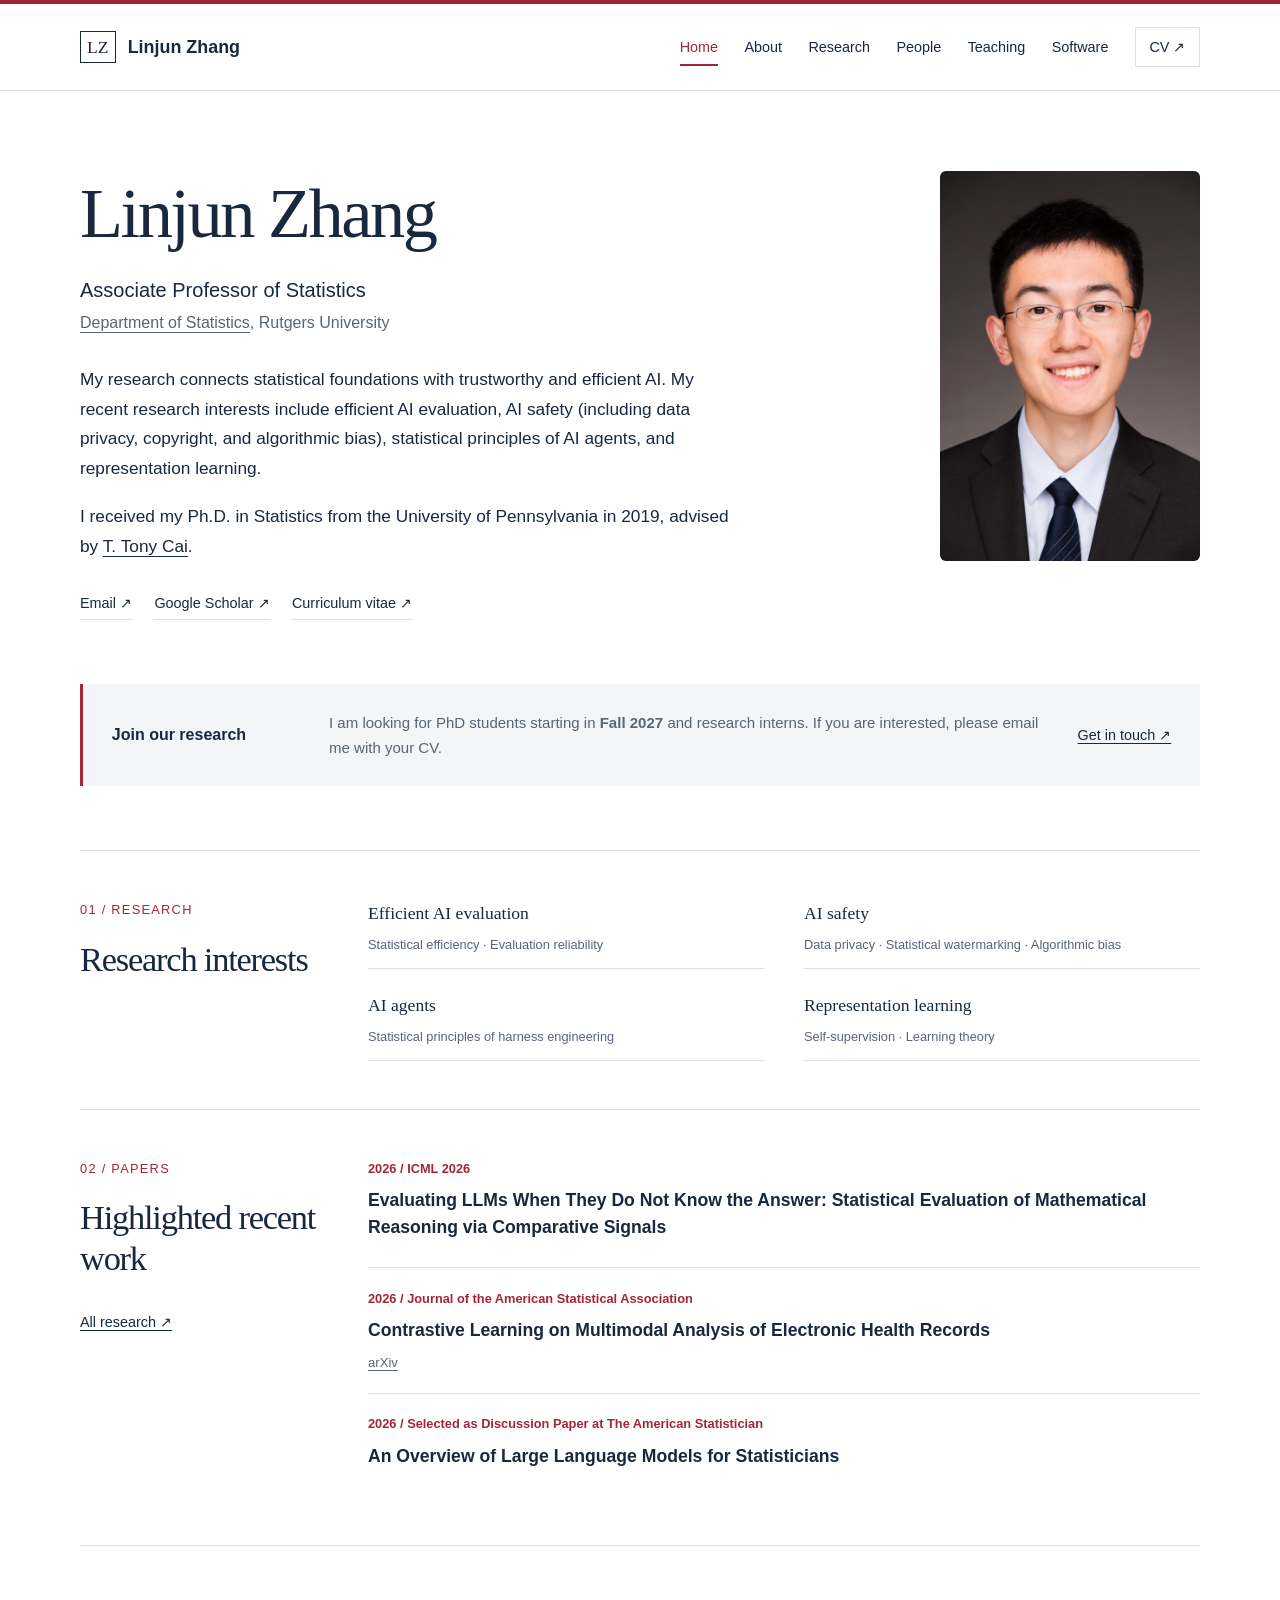
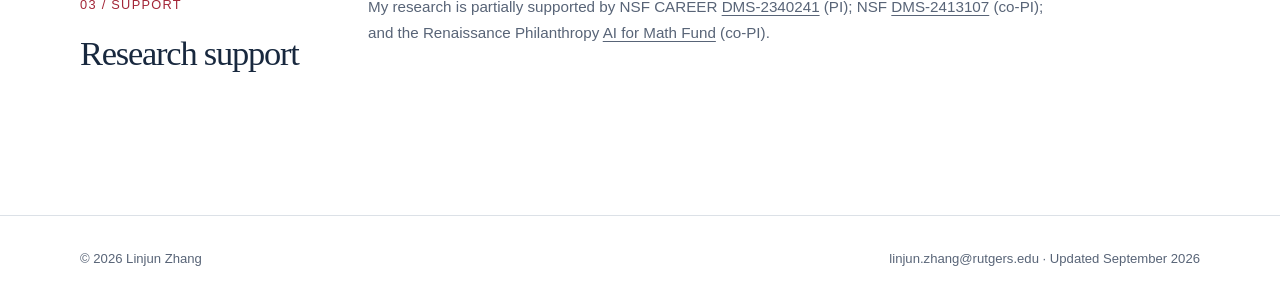
==== index.html @ 8ea5ffb5 "Simplify copyright footer across all pages" ====
<!doctype html>
<html lang="en">
<head>
  <meta charset="utf-8">
  <meta name="viewport" content="width=device-width, initial-scale=1">
  <title>Linjun Zhang | Statistics · Rutgers University</title>
  <meta name="description" content="Linjun Zhang, Associate Professor of Statistics at Rutgers University. Statistical foundations for trustworthy and efficient AI: evaluation, safety, agents, and representation learning.">
  <link rel="canonical" href="https://linjunz.github.io/">
  <link rel="icon" href="icon.jpg" type="image/jpeg">
  <link rel="stylesheet" href="assets/site.css?v=portrait-2">
  <script src="assets/site.js" defer></script>
</head>
<body data-page="Home">
<a class="skip-link" href="#main">Skip to content</a>
<header class="site-header"><div class="wrap header-inner">
  <a class="brand" href="index.html"><span class="monogram" aria-hidden="true">LZ</span>Linjun Zhang</a>
  <button class="menu-toggle" type="button" aria-controls="primary-navigation" aria-expanded="false" hidden>Menu</button>
  <nav class="nav" id="primary-navigation" aria-label="Main navigation"><a href="index.html" aria-current="page">Home</a><a href="About.html">About</a><a href="Research.html">Research</a><a href="People.html">People</a><a href="Teaching.html">Teaching</a><a href="Software.html">Software</a><a href="https://www.dropbox.com/s/jrlijhclnd26m2x/CV_Linjun_Zhang.pdf?dl=0" class="cv-link">CV ↗</a></nav>
</div></header>
<main id="main" class="wrap"><section class="home-hero" aria-labelledby="name">
<div class="hero-copy">
<h1 id="name">Linjun Zhang</h1>
<p class="position">Associate Professor of Statistics<span><a href="https://statistics.rutgers.edu/">Department of Statistics</a>, Rutgers University</span></p>
<p class="intro">My research connects statistical foundations with trustworthy and efficient AI. My recent research interests include efficient AI evaluation, AI safety (including data privacy, copyright, and algorithmic bias), statistical principles of AI agents, and representation learning.</p>
<p class="intro">I received my Ph.D. in Statistics from the University of Pennsylvania in 2019, advised by <a href="http://www-stat.wharton.upenn.edu/~tcai/">T. Tony Cai</a>.</p>
<div class="contact-links"><a href="mailto:linjun.zhang@rutgers.edu">Email ↗</a><a href="https://scholar.google.com/citations?user=TUAzs3sAAAAJ&amp;hl=en&amp;sortby=pubdate">Google Scholar ↗</a><a href="https://www.dropbox.com/s/jrlijhclnd26m2x/CV_Linjun_Zhang.pdf?dl=0">Curriculum vitae ↗</a></div></div>
<figure class="portrait"><img src="assets/portrait-natural.jpg" width="600" height="900" alt="Portrait of Linjun Zhang" fetchpriority="high"></figure>
</section><aside class="opportunity" aria-label="Research opportunities"><h2>Join our research</h2><p>I am looking for PhD students starting in <strong>Fall 2027</strong> and research interns. If you are interested, please email me with your CV.</p><a href="mailto:linjun.zhang@rutgers.edu">Get in touch ↗</a></aside>
<section class="split-section" aria-labelledby="interests"><div><span class="section-number">01 / RESEARCH</span><h2 id="interests">Research interests</h2></div><div class="topics">
<div class="topic">Efficient AI evaluation<span>Statistical efficiency · Evaluation reliability</span></div><div class="topic">AI safety<span>Data privacy · Statistical watermarking · Algorithmic bias</span></div><div class="topic">AI agents<span>Statistical principles of harness engineering</span></div><div class="topic">Representation learning<span>Self-supervision · Learning theory</span></div>
</div></section>
<section class="split-section" aria-labelledby="recent"><div><span class="section-number">02 / PAPERS</span><h2 id="recent">Highlighted recent work</h2><a href="Research.html" class="link-arrow">All research ↗</a></div><ul class="paper-list home-recent"><li class="paper"><div class="paper-meta">2026 <span aria-hidden="true">/</span> ICML 2026</div><h3><a href="https://arxiv.org/abs/2602.03061">Evaluating LLMs When They Do Not Know the Answer: Statistical Evaluation of Mathematical Reasoning via Comparative Signals</a></h3></li><li class="paper"><div class="paper-meta">2026 <span aria-hidden="true">/</span> Journal of the American Statistical Association</div><h3><a href="https://www.tandfonline.com/doi/abs/10.1080/01621459.2026.2698136">Contrastive Learning on Multimodal Analysis of Electronic Health Records</a></h3><div class="paper-links"><a href="https://arxiv.org/abs/2403.14926">arXiv</a></div></li><li class="paper"><div class="paper-meta">2026 <span aria-hidden="true">/</span> Selected as Discussion Paper at <strong>The American Statistician</strong></div><h3><a href="https://arxiv.org/abs/2502.17814">An Overview of Large Language Models for Statisticians</a></h3></li></ul></section>
<section class="split-section" aria-labelledby="support"><div><span class="section-number">03 / SUPPORT</span><h2 id="support">Research support</h2></div><p class="funding">My research is partially supported by NSF CAREER <a href="https://www.nsf.gov/awardsearch/showAward?AWD_ID=2340241">DMS-2340241</a> (PI); NSF <a href="https://www.nsf.gov/awardsearch/showAward?AWD_ID=2413107">DMS-2413107</a> (co-PI); and the Renaissance Philanthropy <a href="https://www.renaissancephilanthropy.org/crowdsourcing-and-reinventing-the-next-generation-of-dynamic-and-scalable-math-benchmarks">AI for Math Fund</a> (co-PI).</p></section></main>
<footer class="site-footer"><div class="wrap footer-inner"><span>© 2026 Linjun Zhang</span><span><a href="mailto:linjun.zhang@rutgers.edu">linjun.zhang@rutgers.edu</a> · Updated September 2026</span></div></footer>
</body>
</html>
---- assets/site.css ----
:root{--ink:#18283e;--muted:#586477;--accent:#a32638;--line:#dce1e7;--paper:#fff;--wash:#f3f5f8;--serif:Georgia,'Times New Roman',serif;--sans:-apple-system,BlinkMacSystemFont,'Segoe UI',sans-serif}
*{box-sizing:border-box}html{scroll-behavior:smooth;scroll-padding-top:6rem}body{margin:0;color:var(--ink);background:var(--paper);font:1rem/1.7 var(--sans);-webkit-font-smoothing:antialiased}a{color:inherit;text-underline-offset:.22em}a:hover{color:var(--accent)}a:focus-visible,button:focus-visible,summary:focus-visible{outline:3px solid var(--accent);outline-offset:5px}img{max-width:100%;display:block}button{font:inherit}h1,h2,h3,p{margin-top:0}h1,h2,h3{line-height:1.2}h1,h2{font-family:var(--serif);font-weight:400;letter-spacing:-.035em}h1{font-size:clamp(2.8rem,5.5vw,4.8rem)}h2{font-size:2.15rem}h3{font-size:1.2rem;font-weight:600}p{margin-bottom:1.2rem}.wrap{width:min(1120px,calc(100% - 6rem));margin-inline:auto}.skip-link{position:fixed;top:-100px;left:1rem;background:var(--ink);color:white;padding:.7rem 1rem;z-index:100}.skip-link:focus{top:1rem}.site-header{border-top:4px solid var(--accent);border-bottom:1px solid var(--line);background:var(--paper)}.header-inner{min-height:86px;display:flex;align-items:center;justify-content:space-between;gap:2rem}.brand{text-decoration:none;display:flex;align-items:center;gap:.75rem;font-weight:650;font-size:1.12rem;white-space:nowrap}.monogram{border:1px solid var(--ink);font:1.1rem var(--serif);padding:.3rem .38rem}.nav{display:flex;gap:1.65rem;align-items:center}.nav a{font-size:.9rem;text-decoration:none;position:relative;padding:1rem 0}.nav a[aria-current=page]{color:var(--accent)}.nav a[aria-current=page]:after{content:'';position:absolute;bottom:.55rem;left:0;right:0;height:2px;background:var(--accent)}.nav .cv-link{border:1px solid var(--line);padding:.4rem .85rem}.menu-toggle{display:none;background:none;border:1px solid var(--line);padding:.4rem .75rem;color:var(--ink)}.eyebrow{font-size:.8rem;letter-spacing:.12em;text-transform:uppercase;color:var(--accent);font-weight:650;margin-bottom:1.4rem}.home-hero{display:grid;grid-template-columns:minmax(0,1fr) 290px;gap:5rem;padding:5rem 0 4rem;align-items:start}.home-hero h1{margin-bottom:1.1rem}.position{font-size:1.25rem;margin-bottom:1.8rem}.position span{display:block;font-size:1rem;color:var(--muted);margin-top:.15rem}.intro{max-width:650px;font-size:1.08rem}.portrait{margin:0;width:100%;max-width:260px;justify-self:end}.portrait img{width:100%;height:auto;aspect-ratio:2/3;object-fit:contain;border-radius:6px}.portrait figcaption{font-size:.82rem;color:var(--muted);margin-top:.9rem;border-top:2px solid var(--accent);padding-top:.8rem}.portrait figcaption span{display:block}.contact-links{display:flex;gap:.65rem 1.4rem;flex-wrap:wrap;margin-top:1.9rem;font-size:.9rem}.contact-links a{text-decoration:none;border-bottom:1px solid var(--line);padding-bottom:.2rem}.opportunity{display:grid;grid-template-columns:190px minmax(0,1fr) auto;gap:1.7rem;align-items:center;background:var(--wash);border-left:3px solid var(--accent);padding:1.6rem 1.8rem;margin-bottom:4rem}.opportunity h2{font:600 1rem var(--sans);letter-spacing:0;margin:0}.opportunity p{margin:0;color:var(--muted);font-size:.94rem}.opportunity a{font-size:.9rem;white-space:nowrap}.split-section{display:grid;grid-template-columns:240px minmax(0,1fr);gap:3rem;padding:3rem 0;border-top:1px solid var(--line)}.split-section>div:first-child p{font-size:.9rem;color:var(--muted)}.section-number{display:block;color:var(--accent);font-size:.8rem;letter-spacing:.1em;margin-bottom:1.1rem}.topics{display:grid;grid-template-columns:1fr 1fr;gap:1.35rem 2.5rem}.topic{font-size:1.1rem;font-family:var(--serif);padding-bottom:1rem;border-bottom:1px solid var(--line)}.topic span{font: .8rem var(--sans);color:var(--muted);display:block;margin-top:.5rem}.funding{color:var(--muted);font-size:.95rem;max-width:700px}.site-footer{margin-top:4rem;border-top:1px solid var(--line);padding:2rem 0;color:var(--muted);font-size:.82rem}.footer-inner{display:flex;justify-content:space-between;gap:1rem;flex-wrap:wrap}.site-footer a{text-decoration:none}.page-intro{padding:4.5rem 0 2.8rem;border-bottom:1px solid var(--line);margin-bottom:2.5rem}.page-intro h1{margin-bottom:1rem}.page-intro p:last-child{margin:0;max-width:780px;color:var(--muted)}.page-intro .eyebrow{color:var(--accent)}.page-layout{display:grid;grid-template-columns:210px minmax(0,1fr);gap:3rem}.page-nav{align-self:start;position:sticky;top:2rem;font-size:.9rem}.page-nav a{display:block;text-decoration:none;color:var(--muted);padding:.45rem 0}.page-nav a:hover{color:var(--accent)}.page-nav strong{display:block;margin-bottom:.8rem;font-size:.78rem;letter-spacing:.08em;text-transform:uppercase}.content-section{margin-bottom:3rem;scroll-margin-top:2rem}.content-section h2{font-size:1.9rem;margin-bottom:1.7rem}.paper-list,.person-list,.course-list,.plain-list{list-style:none;padding:0;margin:0}.paper{border-top:1px solid var(--line);padding:1.5rem 0}.paper:first-child{border-top:0;padding-top:0}.paper h3{font-size:1.13rem;line-height:1.5;margin:.5rem 0}.paper h3 a{text-decoration:none}.paper h3 a:hover{text-decoration:underline}.paper-meta{font-size:.8rem;color:var(--accent);font-weight:600}.authors{font-size:.9rem;color:var(--muted);margin:0}.authors strong{color:var(--ink);font-weight:600}.paper-links{display:flex;gap:1rem;margin-top:.5rem;font-size:.82rem}.paper-links a{color:var(--muted)}.person-list li,.course-list li{padding:1.3rem 0;border-top:1px solid var(--line)}.person-list li:first-child,.course-list li:first-child{border-top:0;padding-top:0}.person-list h3{margin:0 0 .45rem}.person-list p{margin:.2rem 0;color:var(--muted);font-size:.94rem}.people-grid{display:grid;grid-template-columns:1fr 1fr;gap:1.2rem 2rem}.people-grid .person{padding:1.1rem 0;border-bottom:1px solid var(--line)}.people-grid h3{margin-bottom:.3rem}.people-grid p{color:var(--muted);font-size:.9rem;margin:0}.course{display:grid;grid-template-columns:110px minmax(0,1fr);gap:1.5rem}.course time{font-size:.85rem;color:var(--muted)}.course h3{margin-bottom:.35rem}.course p{margin:0;color:var(--muted);font-size:.94rem}.course-code{font-size:.8rem;color:var(--accent);font-weight:600}.software-grid{display:grid;grid-template-columns:1fr 1fr;gap:0 3rem}.software{padding:1.8rem 0;border-top:1px solid var(--line)}.software h2{font-size:1.8rem;margin:.8rem 0}.software p{color:var(--muted);font-size:.96rem;min-height:3.2rem}.software .language{color:var(--accent);font-size:.8rem}.software-links{display:flex;gap:1.2rem;font-size:.88rem}.prose{max-width:760px}.timeline-entry{padding-bottom:1.8rem}.timeline-entry h3{margin-bottom:.5rem}.timeline-entry p{color:var(--muted);margin-bottom:.4rem}.timeline-entry time{font-size:.85rem;color:var(--accent)}.small-note{font-size:.82rem;color:var(--muted)}.link-arrow{font-size:.9rem}.home-recent .paper h3{font-size:1.1rem}.home-recent .paper{padding:1.2rem 0}.home-recent .paper:first-child{padding-top:0}
@media(min-width:801px){.nav{display:flex!important}}
@media(max-width:1000px){.wrap{width:calc(100% - 3.5rem)}.nav{gap:1rem}.home-hero{gap:2.5rem;grid-template-columns:minmax(0,1fr) 240px}.portrait{max-width:240px}.opportunity{grid-template-columns:150px minmax(0,1fr)}.opportunity>a{grid-column:2}.split-section{grid-template-columns:190px minmax(0,1fr);gap:2rem}.page-layout{grid-template-columns:170px minmax(0,1fr);gap:2rem}}
@media(max-width:800px){.header-inner{flex-wrap:wrap;gap:0;min-height:76px;padding:1.1rem 0}.menu-toggle:not([hidden]){display:block}.nav{width:100%;flex-wrap:wrap;gap:.2rem 1.5rem;padding-top:1rem}.nav[hidden]{display:none}.nav a{padding:.6rem 0}.home-hero{padding-top:3rem;grid-template-columns:minmax(0,1fr) 190px;gap:2rem}.portrait{max-width:190px}.page-layout{display:block}.page-nav{position:static;display:flex;flex-wrap:wrap;gap:.25rem 1.2rem;border-bottom:1px solid var(--line);padding-bottom:1.5rem;margin-bottom:2.5rem}.page-nav strong{width:100%}.page-nav a{padding:.2rem 0}.page-intro{padding-top:3rem}.opportunity{margin-bottom:2.5rem}.split-section{grid-template-columns:1fr;gap:1rem}.split-section>div:first-child{display:flex;align-items:baseline;gap:1rem;flex-wrap:wrap}.section-number{margin:0}.split-section>div:first-child h2{margin-bottom:1rem}.split-section>div:first-child p{width:100%}}
@media(max-width:580px){.wrap{width:calc(100% - 2.5rem)}.home-hero{grid-template-columns:1fr;padding:2.5rem 0;gap:1.8rem}.hero-copy{order:1}.portrait{display:flex;gap:1rem;align-items:center;max-width:none;justify-self:start}.portrait img{width:100px;height:auto;flex:none}.portrait figcaption{margin:0;padding:.6rem 0;border-top:0;font-size:.85rem}.home-hero h1{font-size:3.2rem}.home-hero .eyebrow{margin-bottom:1rem}.intro{font-size:1rem}.position{font-size:1.08rem}.opportunity{display:block;padding:1.4rem}.opportunity h2{margin-bottom:.8rem}.opportunity p{margin-bottom:1rem}.topics,.people-grid,.software-grid{grid-template-columns:1fr}.topic{font-size:1.15rem}.page-intro{padding:2.5rem 0 2rem}.page-intro h1{font-size:3rem}.course{grid-template-columns:1fr;gap:.4rem}.split-section{padding:2rem 0}.site-footer{margin-top:2rem}.footer-inner{display:block}.footer-inner>span{display:block;margin-bottom:.5rem}}
@media(prefers-reduced-motion:reduce){html{scroll-behavior:auto}}
@media print{.site-header,.page-nav,.menu-toggle,.skip-link{display:none}.wrap{width:100%}.home-hero{padding:1rem 0}.page-layout{display:block}a{text-decoration:none}.paper,.person{break-inside:avoid}.site-footer{margin-top:1rem}}
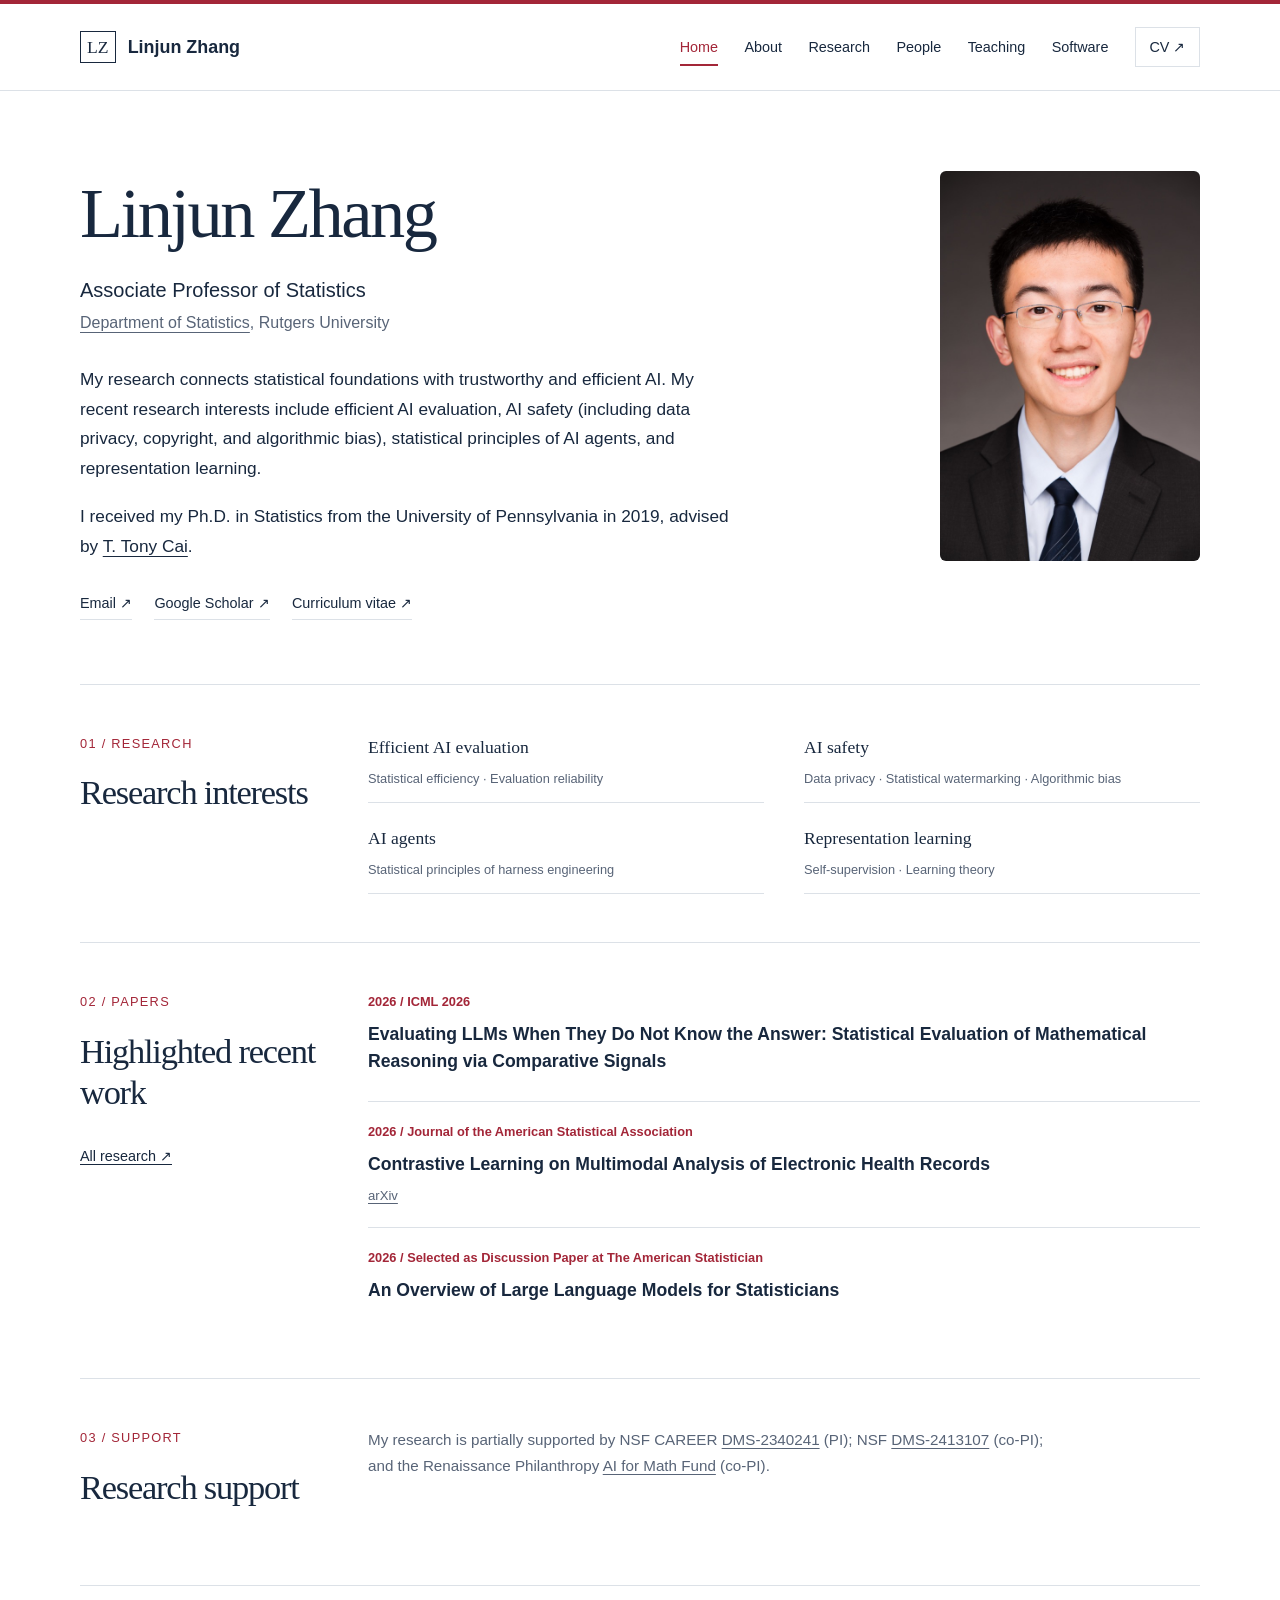
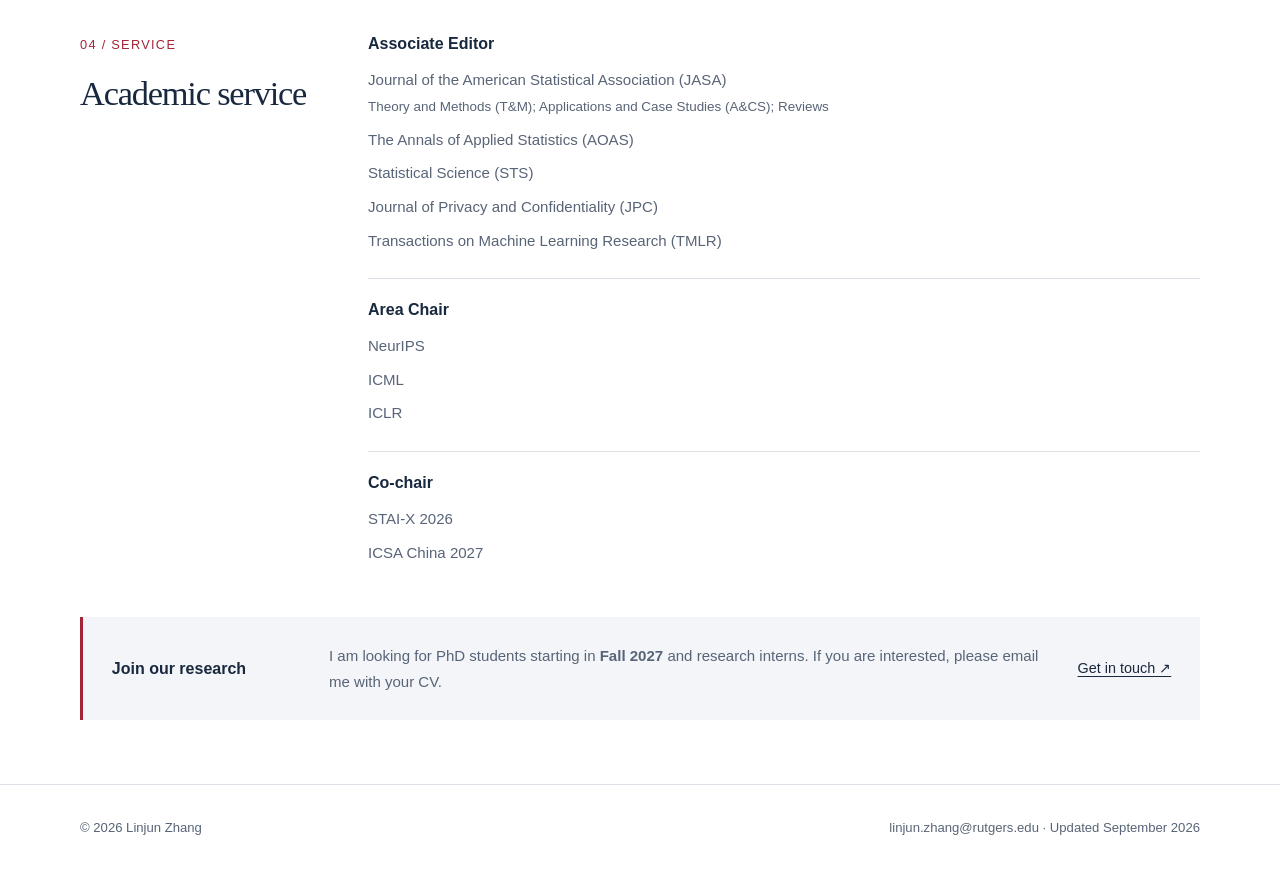
==== commit b52eb4b1: "Add academic service and move homepage recruitment to the bottom" ====
--- a/index.html
+++ b/index.html
@@ -7,7 +7,7 @@
   <meta name="description" content="Linjun Zhang, Associate Professor of Statistics at Rutgers University. Statistical foundations for trustworthy and efficient AI: evaluation, safety, agents, and representation learning.">
   <link rel="canonical" href="https://linjunz.github.io/">
   <link rel="icon" href="icon.jpg" type="image/jpeg">
-  <link rel="stylesheet" href="assets/site.css?v=portrait-2">
+  <link rel="stylesheet" href="assets/site.css?v=service-1">
   <script src="assets/site.js" defer></script>
 </head>
 <body data-page="Home">
@@ -25,12 +25,14 @@
 <p class="intro">I received my Ph.D. in Statistics from the University of Pennsylvania in 2019, advised by <a href="http://www-stat.wharton.upenn.edu/~tcai/">T. Tony Cai</a>.</p>
 <div class="contact-links"><a href="mailto:linjun.zhang@rutgers.edu">Email ↗</a><a href="https://scholar.google.com/citations?user=TUAzs3sAAAAJ&amp;hl=en&amp;sortby=pubdate">Google Scholar ↗</a><a href="https://www.dropbox.com/s/jrlijhclnd26m2x/CV_Linjun_Zhang.pdf?dl=0">Curriculum vitae ↗</a></div></div>
 <figure class="portrait"><img src="assets/portrait-natural.jpg" width="600" height="900" alt="Portrait of Linjun Zhang" fetchpriority="high"></figure>
-</section><aside class="opportunity" aria-label="Research opportunities"><h2>Join our research</h2><p>I am looking for PhD students starting in <strong>Fall 2027</strong> and research interns. If you are interested, please email me with your CV.</p><a href="mailto:linjun.zhang@rutgers.edu">Get in touch ↗</a></aside>
+</section>
 <section class="split-section" aria-labelledby="interests"><div><span class="section-number">01 / RESEARCH</span><h2 id="interests">Research interests</h2></div><div class="topics">
 <div class="topic">Efficient AI evaluation<span>Statistical efficiency · Evaluation reliability</span></div><div class="topic">AI safety<span>Data privacy · Statistical watermarking · Algorithmic bias</span></div><div class="topic">AI agents<span>Statistical principles of harness engineering</span></div><div class="topic">Representation learning<span>Self-supervision · Learning theory</span></div>
 </div></section>
 <section class="split-section" aria-labelledby="recent"><div><span class="section-number">02 / PAPERS</span><h2 id="recent">Highlighted recent work</h2><a href="Research.html" class="link-arrow">All research ↗</a></div><ul class="paper-list home-recent"><li class="paper"><div class="paper-meta">2026 <span aria-hidden="true">/</span> ICML 2026</div><h3><a href="https://arxiv.org/abs/2602.03061">Evaluating LLMs When They Do Not Know the Answer: Statistical Evaluation of Mathematical Reasoning via Comparative Signals</a></h3></li><li class="paper"><div class="paper-meta">2026 <span aria-hidden="true">/</span> Journal of the American Statistical Association</div><h3><a href="https://www.tandfonline.com/doi/abs/10.1080/01621459.2026.2698136">Contrastive Learning on Multimodal Analysis of Electronic Health Records</a></h3><div class="paper-links"><a href="https://arxiv.org/abs/2403.14926">arXiv</a></div></li><li class="paper"><div class="paper-meta">2026 <span aria-hidden="true">/</span> Selected as Discussion Paper at <strong>The American Statistician</strong></div><h3><a href="https://arxiv.org/abs/2502.17814">An Overview of Large Language Models for Statisticians</a></h3></li></ul></section>
-<section class="split-section" aria-labelledby="support"><div><span class="section-number">03 / SUPPORT</span><h2 id="support">Research support</h2></div><p class="funding">My research is partially supported by NSF CAREER <a href="https://www.nsf.gov/awardsearch/showAward?AWD_ID=2340241">DMS-2340241</a> (PI); NSF <a href="https://www.nsf.gov/awardsearch/showAward?AWD_ID=2413107">DMS-2413107</a> (co-PI); and the Renaissance Philanthropy <a href="https://www.renaissancephilanthropy.org/crowdsourcing-and-reinventing-the-next-generation-of-dynamic-and-scalable-math-benchmarks">AI for Math Fund</a> (co-PI).</p></section></main>
+<section class="split-section" aria-labelledby="support"><div><span class="section-number">03 / SUPPORT</span><h2 id="support">Research support</h2></div><p class="funding">My research is partially supported by NSF CAREER <a href="https://www.nsf.gov/awardsearch/showAward?AWD_ID=2340241">DMS-2340241</a> (PI); NSF <a href="https://www.nsf.gov/awardsearch/showAward?AWD_ID=2413107">DMS-2413107</a> (co-PI); and the Renaissance Philanthropy <a href="https://www.renaissancephilanthropy.org/crowdsourcing-and-reinventing-the-next-generation-of-dynamic-and-scalable-math-benchmarks">AI for Math Fund</a> (co-PI).</p></section>
+<section class="split-section" aria-labelledby="service"><div><span class="section-number">04 / SERVICE</span><h2 id="service">Academic service</h2></div><div class="service-groups"><section class="service-group"><h3>Associate Editor</h3><ul><li><a href="https://www.tandfonline.com/journals/uasa19">Journal of the American Statistical Association (JASA)</a><span class="service-detail">Theory and Methods (T&amp;M); Applications and Case Studies (A&amp;CS); Reviews</span></li><li>The Annals of Applied Statistics (AOAS)</li><li>Statistical Science (STS)</li><li><a href="https://journalprivacyconfidentiality.org/index.php/jpc/about/editorialTeam">Journal of Privacy and Confidentiality (JPC)</a></li><li><a href="https://jmlr.org/tmlr/editorial-board.html">Transactions on Machine Learning Research (TMLR)</a></li></ul></section><section class="service-group"><h3>Area Chair</h3><ul><li>NeurIPS</li><li>ICML</li><li>ICLR</li></ul></section><section class="service-group"><h3>Co-chair</h3><ul><li><a href="https://statsupai.org/STAIX2026/organizers.html">STAI-X 2026</a></li><li>ICSA China 2027</li></ul></section></div></section>
+<aside class="opportunity" aria-label="Research opportunities"><h2>Join our research</h2><p>I am looking for PhD students starting in <strong>Fall 2027</strong> and research interns. If you are interested, please email me with your CV.</p><a href="mailto:linjun.zhang@rutgers.edu">Get in touch ↗</a></aside></main>
 <footer class="site-footer"><div class="wrap footer-inner"><span>© 2026 Linjun Zhang</span><span><a href="mailto:linjun.zhang@rutgers.edu">linjun.zhang@rutgers.edu</a> · Updated September 2026</span></div></footer>
 </body>
 </html>
--- a/assets/site.css
+++ b/assets/site.css
@@ -6,3 +6,5 @@
 @media(max-width:580px){.wrap{width:calc(100% - 2.5rem)}.home-hero{grid-template-columns:1fr;padding:2.5rem 0;gap:1.8rem}.hero-copy{order:1}.portrait{display:flex;gap:1rem;align-items:center;max-width:none;justify-self:start}.portrait img{width:100px;height:auto;flex:none}.portrait figcaption{margin:0;padding:.6rem 0;border-top:0;font-size:.85rem}.home-hero h1{font-size:3.2rem}.home-hero .eyebrow{margin-bottom:1rem}.intro{font-size:1rem}.position{font-size:1.08rem}.opportunity{display:block;padding:1.4rem}.opportunity h2{margin-bottom:.8rem}.opportunity p{margin-bottom:1rem}.topics,.people-grid,.software-grid{grid-template-columns:1fr}.topic{font-size:1.15rem}.page-intro{padding:2.5rem 0 2rem}.page-intro h1{font-size:3rem}.course{grid-template-columns:1fr;gap:.4rem}.split-section{padding:2rem 0}.site-footer{margin-top:2rem}.footer-inner{display:block}.footer-inner>span{display:block;margin-bottom:.5rem}}
 @media(prefers-reduced-motion:reduce){html{scroll-behavior:auto}}
 @media print{.site-header,.page-nav,.menu-toggle,.skip-link{display:none}.wrap{width:100%}.home-hero{padding:1rem 0}.page-layout{display:block}a{text-decoration:none}.paper,.person{break-inside:avoid}.site-footer{margin-top:1rem}}
+
+.service-groups{min-width:0}.service-group+.service-group{border-top:1px solid var(--line);margin-top:1.3rem;padding-top:1.3rem}.service-group h3{font-size:1rem;margin:0 0 .65rem}.service-group ul{list-style:none;margin:0;padding:0}.service-group li{font-size:.94rem;color:var(--muted);padding:.25rem 0;overflow-wrap:anywhere}.service-group a{text-decoration:none}.service-group a:hover{text-decoration:underline}.service-detail{display:block;font-size:.84rem;margin-top:.2rem}
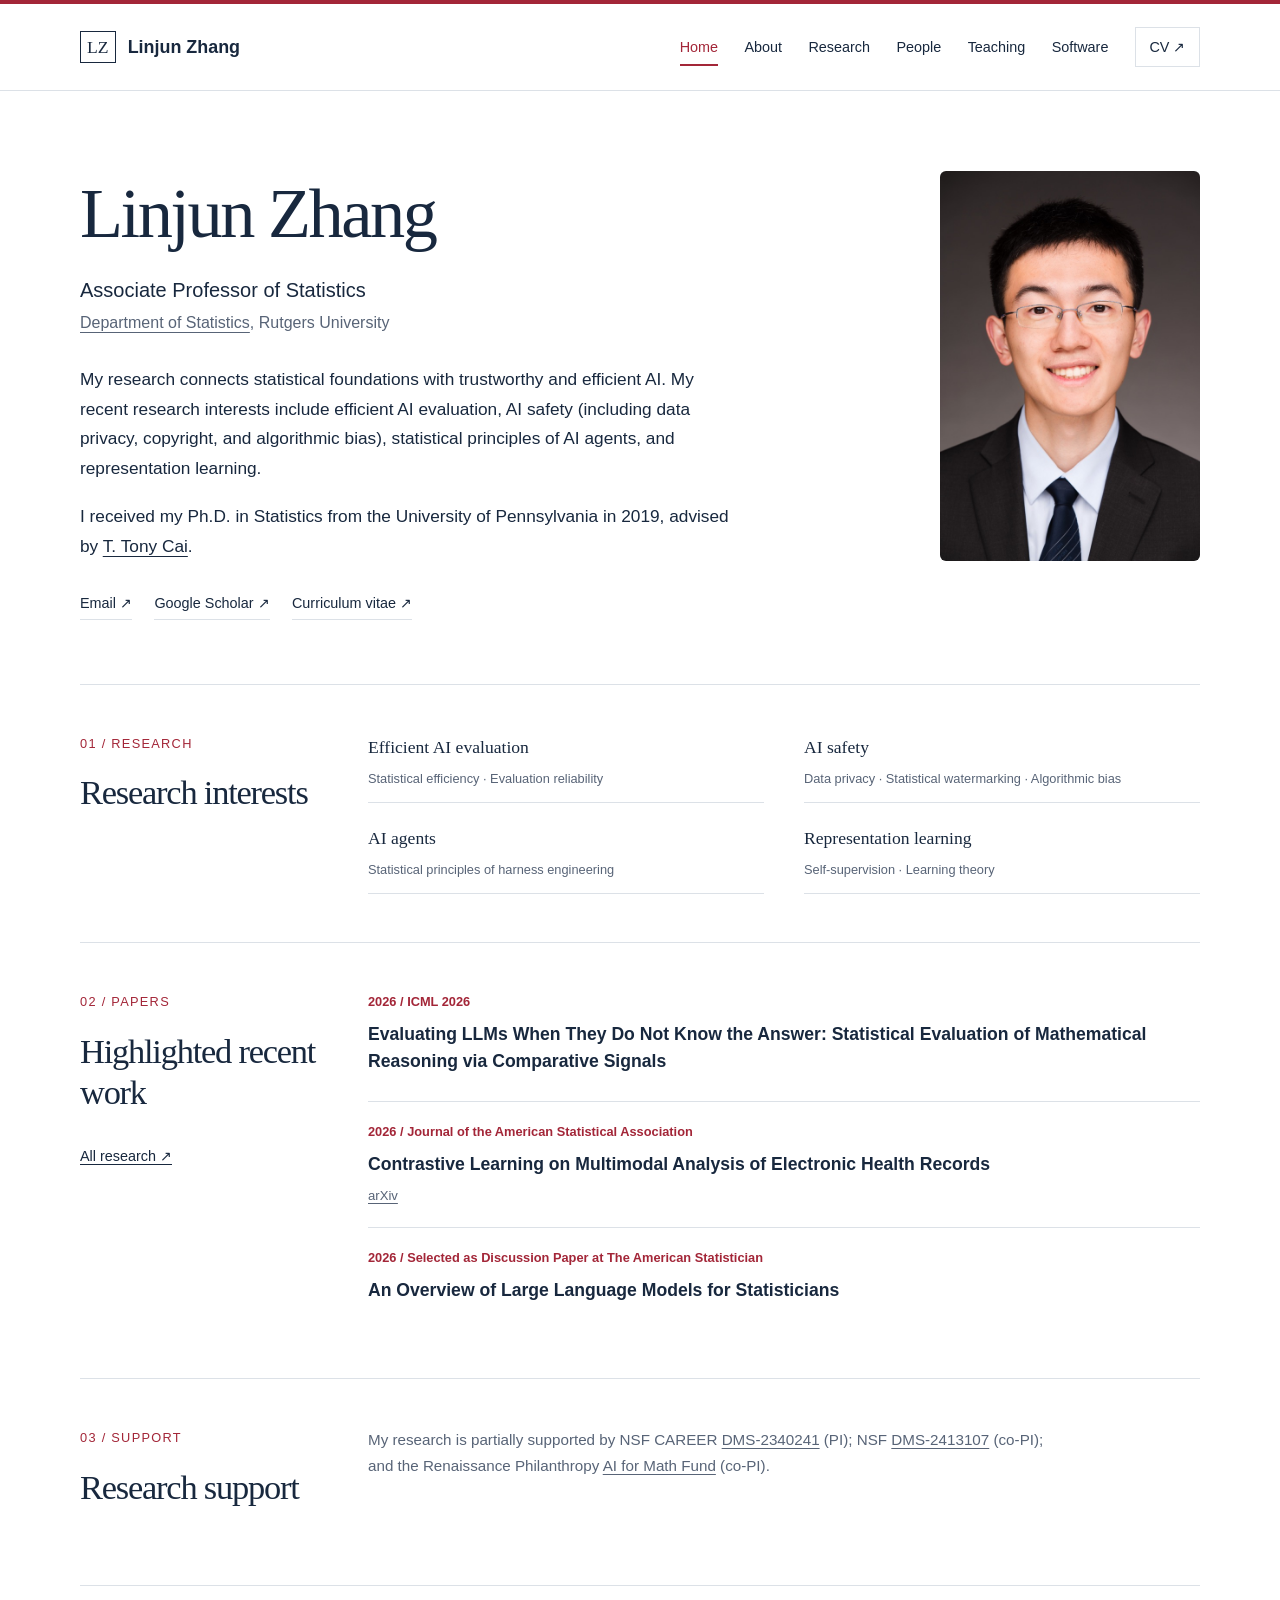
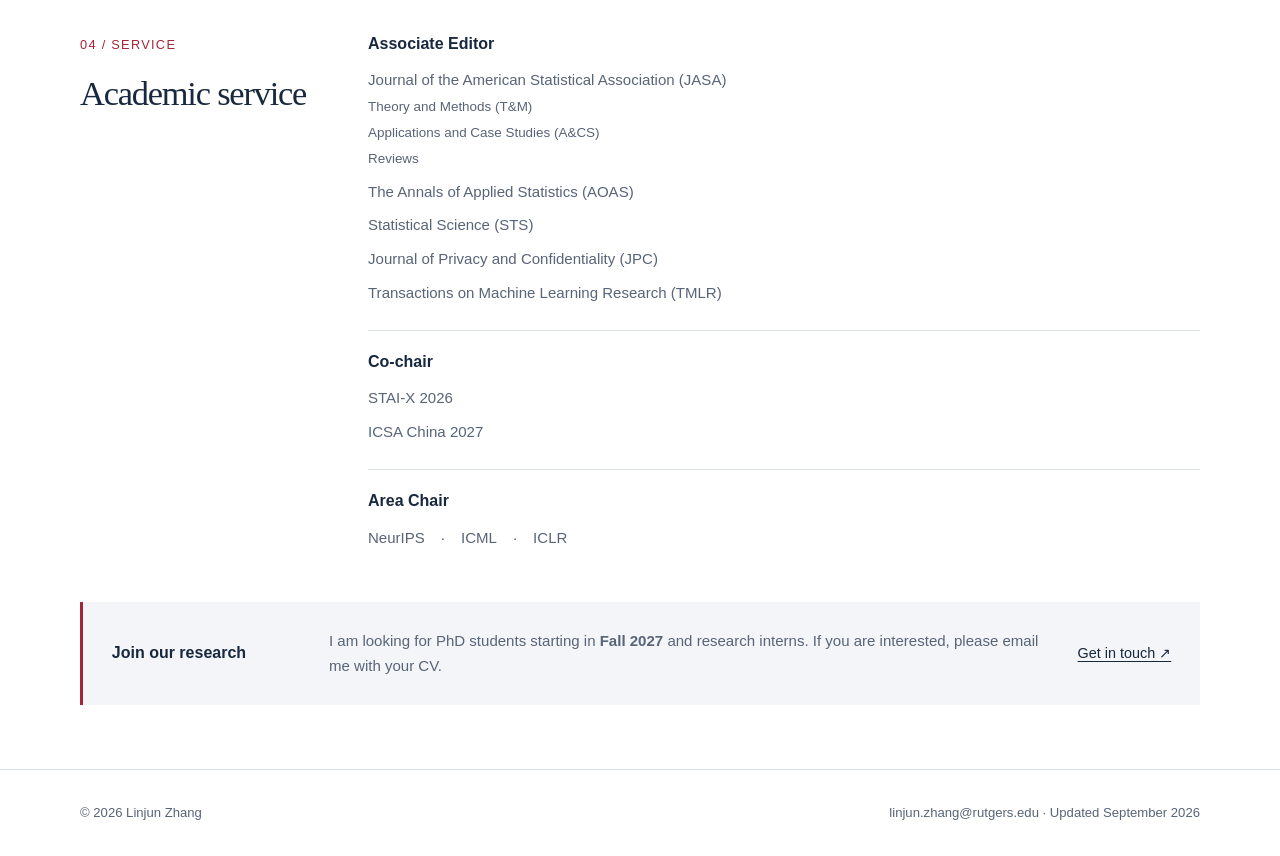
==== commit 2d463f8e: "Refine academic service layout and conference link" ====
--- a/index.html
+++ b/index.html
@@ -7,7 +7,7 @@
   <meta name="description" content="Linjun Zhang, Associate Professor of Statistics at Rutgers University. Statistical foundations for trustworthy and efficient AI: evaluation, safety, agents, and representation learning.">
   <link rel="canonical" href="https://linjunz.github.io/">
   <link rel="icon" href="icon.jpg" type="image/jpeg">
-  <link rel="stylesheet" href="assets/site.css?v=service-1">
+  <link rel="stylesheet" href="assets/site.css?v=service-2">
   <script src="assets/site.js" defer></script>
 </head>
 <body data-page="Home">
@@ -31,7 +31,7 @@
 </div></section>
 <section class="split-section" aria-labelledby="recent"><div><span class="section-number">02 / PAPERS</span><h2 id="recent">Highlighted recent work</h2><a href="Research.html" class="link-arrow">All research ↗</a></div><ul class="paper-list home-recent"><li class="paper"><div class="paper-meta">2026 <span aria-hidden="true">/</span> ICML 2026</div><h3><a href="https://arxiv.org/abs/2602.03061">Evaluating LLMs When They Do Not Know the Answer: Statistical Evaluation of Mathematical Reasoning via Comparative Signals</a></h3></li><li class="paper"><div class="paper-meta">2026 <span aria-hidden="true">/</span> Journal of the American Statistical Association</div><h3><a href="https://www.tandfonline.com/doi/abs/10.1080/01621459.2026.2698136">Contrastive Learning on Multimodal Analysis of Electronic Health Records</a></h3><div class="paper-links"><a href="https://arxiv.org/abs/2403.14926">arXiv</a></div></li><li class="paper"><div class="paper-meta">2026 <span aria-hidden="true">/</span> Selected as Discussion Paper at <strong>The American Statistician</strong></div><h3><a href="https://arxiv.org/abs/2502.17814">An Overview of Large Language Models for Statisticians</a></h3></li></ul></section>
 <section class="split-section" aria-labelledby="support"><div><span class="section-number">03 / SUPPORT</span><h2 id="support">Research support</h2></div><p class="funding">My research is partially supported by NSF CAREER <a href="https://www.nsf.gov/awardsearch/showAward?AWD_ID=2340241">DMS-2340241</a> (PI); NSF <a href="https://www.nsf.gov/awardsearch/showAward?AWD_ID=2413107">DMS-2413107</a> (co-PI); and the Renaissance Philanthropy <a href="https://www.renaissancephilanthropy.org/crowdsourcing-and-reinventing-the-next-generation-of-dynamic-and-scalable-math-benchmarks">AI for Math Fund</a> (co-PI).</p></section>
-<section class="split-section" aria-labelledby="service"><div><span class="section-number">04 / SERVICE</span><h2 id="service">Academic service</h2></div><div class="service-groups"><section class="service-group"><h3>Associate Editor</h3><ul><li><a href="https://www.tandfonline.com/journals/uasa19">Journal of the American Statistical Association (JASA)</a><span class="service-detail">Theory and Methods (T&amp;M); Applications and Case Studies (A&amp;CS); Reviews</span></li><li>The Annals of Applied Statistics (AOAS)</li><li>Statistical Science (STS)</li><li><a href="https://journalprivacyconfidentiality.org/index.php/jpc/about/editorialTeam">Journal of Privacy and Confidentiality (JPC)</a></li><li><a href="https://jmlr.org/tmlr/editorial-board.html">Transactions on Machine Learning Research (TMLR)</a></li></ul></section><section class="service-group"><h3>Area Chair</h3><ul><li>NeurIPS</li><li>ICML</li><li>ICLR</li></ul></section><section class="service-group"><h3>Co-chair</h3><ul><li><a href="https://statsupai.org/STAIX2026/organizers.html">STAI-X 2026</a></li><li>ICSA China 2027</li></ul></section></div></section>
+<section class="split-section" aria-labelledby="service"><div><span class="section-number">04 / SERVICE</span><h2 id="service">Academic service</h2></div><div class="service-groups"><section class="service-group"><h3>Associate Editor</h3><ul><li><a href="https://www.tandfonline.com/journals/uasa19">Journal of the American Statistical Association (JASA)</a><span class="service-detail">Theory and Methods (T&amp;M)</span><span class="service-detail">Applications and Case Studies (A&amp;CS)</span><span class="service-detail">Reviews</span></li><li>The Annals of Applied Statistics (AOAS)</li><li>Statistical Science (STS)</li><li><a href="https://journalprivacyconfidentiality.org/index.php/jpc/about/editorialTeam">Journal of Privacy and Confidentiality (JPC)</a></li><li><a href="https://jmlr.org/tmlr/editorial-board.html">Transactions on Machine Learning Research (TMLR)</a></li></ul></section><section class="service-group"><h3>Co-chair</h3><ul><li><a href="https://statsupai.org/STAIX2026/">STAI-X 2026</a></li><li>ICSA China 2027</li></ul></section><section class="service-group"><h3>Area Chair</h3><ul class="service-inline"><li>NeurIPS</li><li>ICML</li><li>ICLR</li></ul></section></div></section>
 <aside class="opportunity" aria-label="Research opportunities"><h2>Join our research</h2><p>I am looking for PhD students starting in <strong>Fall 2027</strong> and research interns. If you are interested, please email me with your CV.</p><a href="mailto:linjun.zhang@rutgers.edu">Get in touch ↗</a></aside></main>
 <footer class="site-footer"><div class="wrap footer-inner"><span>© 2026 Linjun Zhang</span><span><a href="mailto:linjun.zhang@rutgers.edu">linjun.zhang@rutgers.edu</a> · Updated September 2026</span></div></footer>
 </body>
--- a/assets/site.css
+++ b/assets/site.css
@@ -8,3 +8,5 @@
 @media print{.site-header,.page-nav,.menu-toggle,.skip-link{display:none}.wrap{width:100%}.home-hero{padding:1rem 0}.page-layout{display:block}a{text-decoration:none}.paper,.person{break-inside:avoid}.site-footer{margin-top:1rem}}
 
 .service-groups{min-width:0}.service-group+.service-group{border-top:1px solid var(--line);margin-top:1.3rem;padding-top:1.3rem}.service-group h3{font-size:1rem;margin:0 0 .65rem}.service-group ul{list-style:none;margin:0;padding:0}.service-group li{font-size:.94rem;color:var(--muted);padding:.25rem 0;overflow-wrap:anywhere}.service-group a{text-decoration:none}.service-group a:hover{text-decoration:underline}.service-detail{display:block;font-size:.84rem;margin-top:.2rem}
+
+.service-group .service-inline{display:flex;flex-wrap:wrap;gap:0 1rem}.service-inline li+li::before{content:"·";margin-right:1rem}
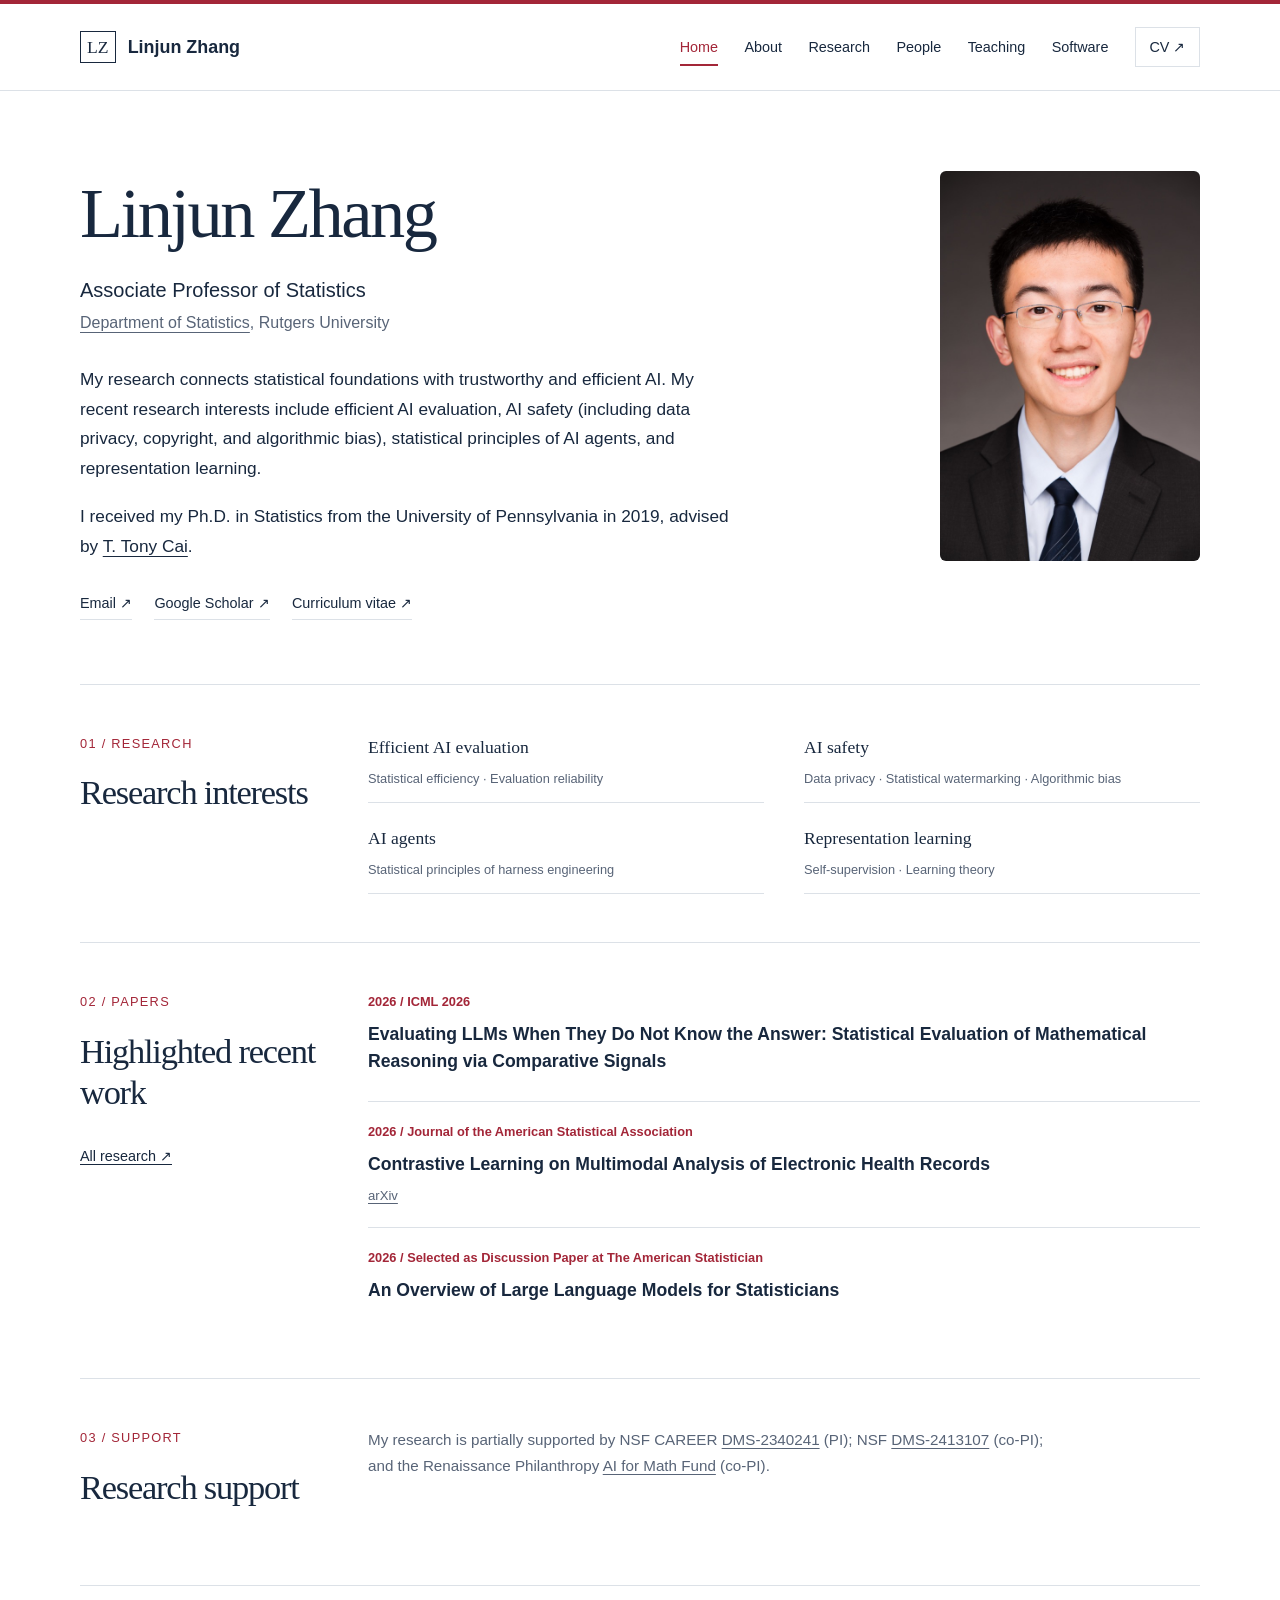
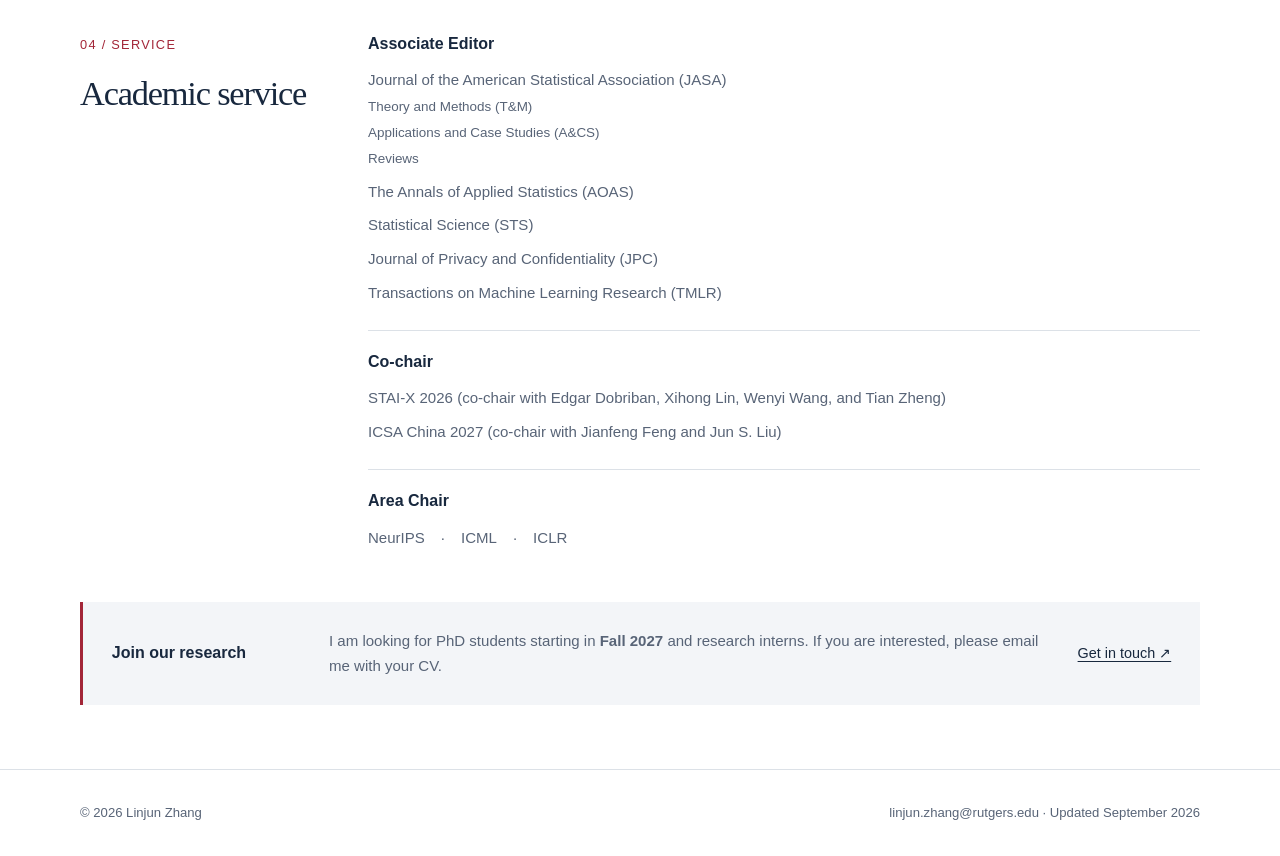
==== commit a9071c94: "Name fellow conference co-chairs in academic service" ====
--- a/index.html
+++ b/index.html
@@ -31,7 +31,7 @@
 </div></section>
 <section class="split-section" aria-labelledby="recent"><div><span class="section-number">02 / PAPERS</span><h2 id="recent">Highlighted recent work</h2><a href="Research.html" class="link-arrow">All research ↗</a></div><ul class="paper-list home-recent"><li class="paper"><div class="paper-meta">2026 <span aria-hidden="true">/</span> ICML 2026</div><h3><a href="https://arxiv.org/abs/2602.03061">Evaluating LLMs When They Do Not Know the Answer: Statistical Evaluation of Mathematical Reasoning via Comparative Signals</a></h3></li><li class="paper"><div class="paper-meta">2026 <span aria-hidden="true">/</span> Journal of the American Statistical Association</div><h3><a href="https://www.tandfonline.com/doi/abs/10.1080/01621459.2026.2698136">Contrastive Learning on Multimodal Analysis of Electronic Health Records</a></h3><div class="paper-links"><a href="https://arxiv.org/abs/2403.14926">arXiv</a></div></li><li class="paper"><div class="paper-meta">2026 <span aria-hidden="true">/</span> Selected as Discussion Paper at <strong>The American Statistician</strong></div><h3><a href="https://arxiv.org/abs/2502.17814">An Overview of Large Language Models for Statisticians</a></h3></li></ul></section>
 <section class="split-section" aria-labelledby="support"><div><span class="section-number">03 / SUPPORT</span><h2 id="support">Research support</h2></div><p class="funding">My research is partially supported by NSF CAREER <a href="https://www.nsf.gov/awardsearch/showAward?AWD_ID=2340241">DMS-2340241</a> (PI); NSF <a href="https://www.nsf.gov/awardsearch/showAward?AWD_ID=2413107">DMS-2413107</a> (co-PI); and the Renaissance Philanthropy <a href="https://www.renaissancephilanthropy.org/crowdsourcing-and-reinventing-the-next-generation-of-dynamic-and-scalable-math-benchmarks">AI for Math Fund</a> (co-PI).</p></section>
-<section class="split-section" aria-labelledby="service"><div><span class="section-number">04 / SERVICE</span><h2 id="service">Academic service</h2></div><div class="service-groups"><section class="service-group"><h3>Associate Editor</h3><ul><li><a href="https://www.tandfonline.com/journals/uasa19">Journal of the American Statistical Association (JASA)</a><span class="service-detail">Theory and Methods (T&amp;M)</span><span class="service-detail">Applications and Case Studies (A&amp;CS)</span><span class="service-detail">Reviews</span></li><li>The Annals of Applied Statistics (AOAS)</li><li>Statistical Science (STS)</li><li><a href="https://journalprivacyconfidentiality.org/index.php/jpc/about/editorialTeam">Journal of Privacy and Confidentiality (JPC)</a></li><li><a href="https://jmlr.org/tmlr/editorial-board.html">Transactions on Machine Learning Research (TMLR)</a></li></ul></section><section class="service-group"><h3>Co-chair</h3><ul><li><a href="https://statsupai.org/STAIX2026/">STAI-X 2026</a></li><li>ICSA China 2027</li></ul></section><section class="service-group"><h3>Area Chair</h3><ul class="service-inline"><li>NeurIPS</li><li>ICML</li><li>ICLR</li></ul></section></div></section>
+<section class="split-section" aria-labelledby="service"><div><span class="section-number">04 / SERVICE</span><h2 id="service">Academic service</h2></div><div class="service-groups"><section class="service-group"><h3>Associate Editor</h3><ul><li><a href="https://www.tandfonline.com/journals/uasa19">Journal of the American Statistical Association (JASA)</a><span class="service-detail">Theory and Methods (T&amp;M)</span><span class="service-detail">Applications and Case Studies (A&amp;CS)</span><span class="service-detail">Reviews</span></li><li><a href="https://imstat.org/journals-and-publications/annals-of-applied-statistics/">The Annals of Applied Statistics (AOAS)</a></li><li>Statistical Science (STS)</li><li><a href="https://journalprivacyconfidentiality.org/index.php/jpc/about/editorialTeam">Journal of Privacy and Confidentiality (JPC)</a></li><li><a href="https://jmlr.org/tmlr/editorial-board.html">Transactions on Machine Learning Research (TMLR)</a></li></ul></section><section class="service-group"><h3>Co-chair</h3><ul><li><a href="https://statsupai.org/STAIX2026/">STAI-X 2026</a> (co-chair with Edgar Dobriban, Xihong Lin, Wenyi Wang, and Tian Zheng)</li><li>ICSA China 2027 (co-chair with Jianfeng Feng and Jun S. Liu)</li></ul></section><section class="service-group"><h3>Area Chair</h3><ul class="service-inline"><li>NeurIPS</li><li>ICML</li><li>ICLR</li></ul></section></div></section>
 <aside class="opportunity" aria-label="Research opportunities"><h2>Join our research</h2><p>I am looking for PhD students starting in <strong>Fall 2027</strong> and research interns. If you are interested, please email me with your CV.</p><a href="mailto:linjun.zhang@rutgers.edu">Get in touch ↗</a></aside></main>
 <footer class="site-footer"><div class="wrap footer-inner"><span>© 2026 Linjun Zhang</span><span><a href="mailto:linjun.zhang@rutgers.edu">linjun.zhang@rutgers.edu</a> · Updated September 2026</span></div></footer>
 </body>
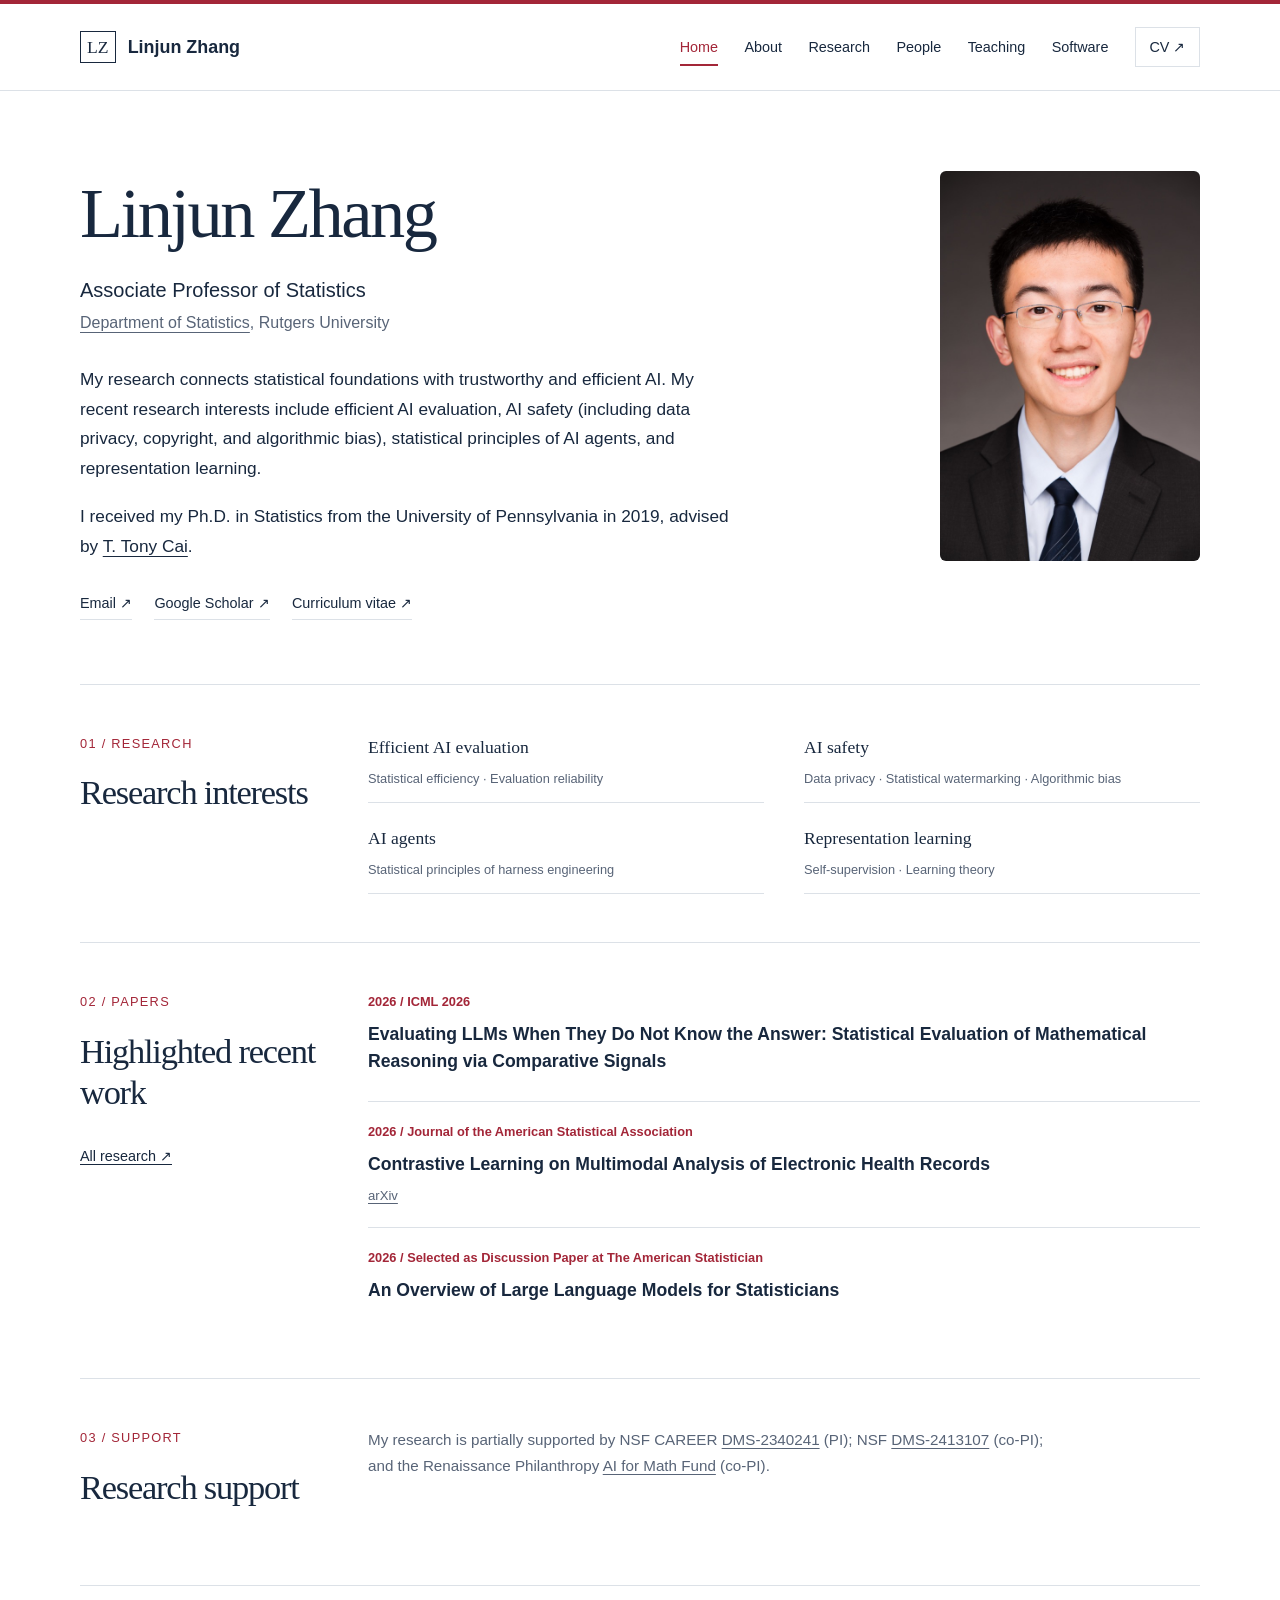
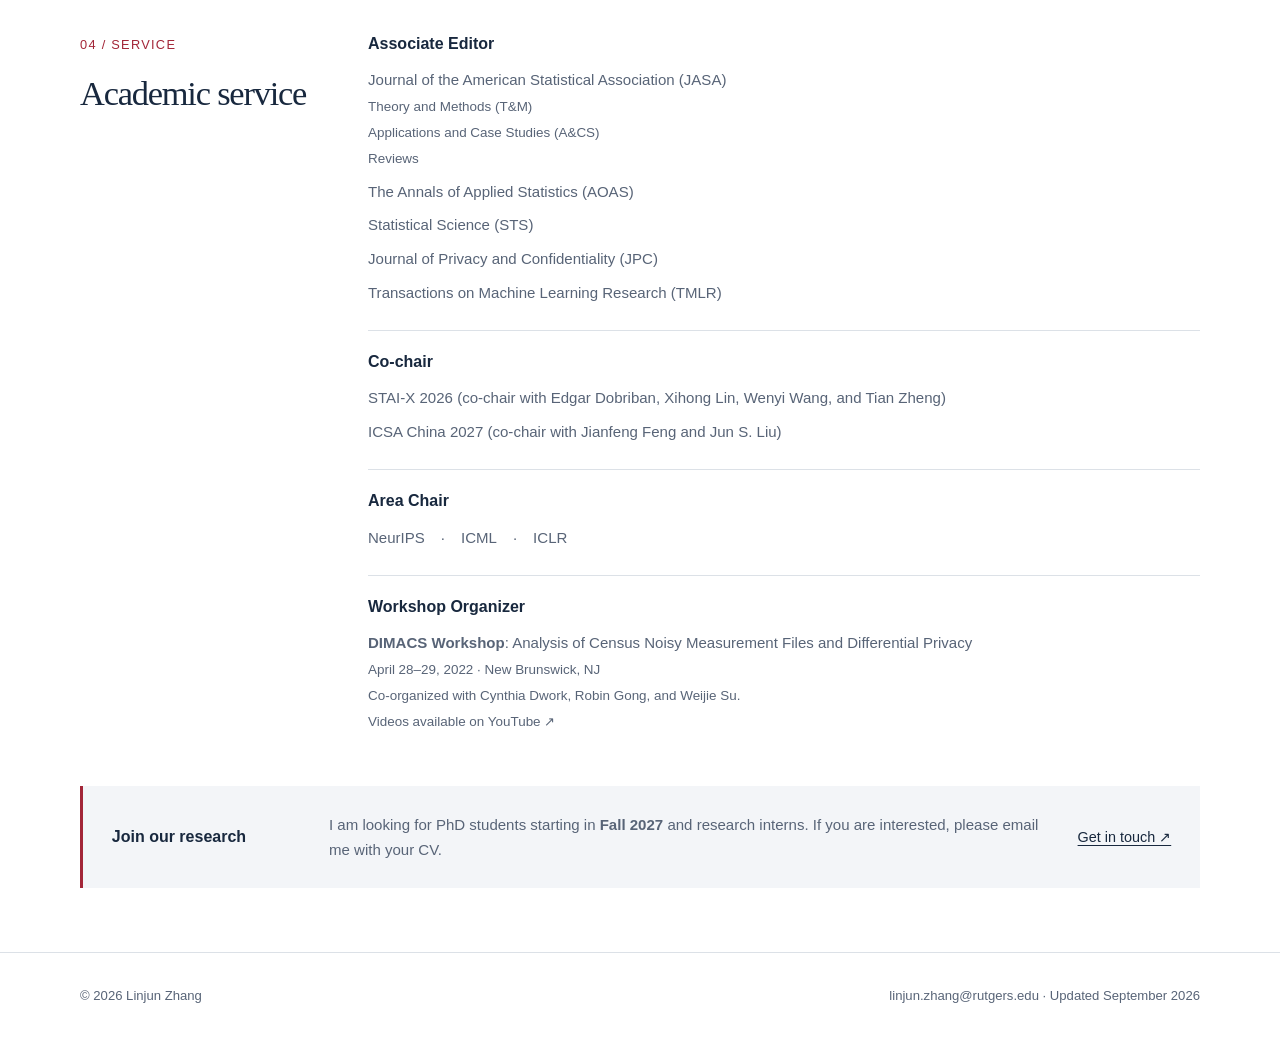
==== commit 097aebe7: "Add DIMACS workshop organization and recordings to service" ====
--- a/index.html
+++ b/index.html
@@ -31,7 +31,7 @@
 </div></section>
 <section class="split-section" aria-labelledby="recent"><div><span class="section-number">02 / PAPERS</span><h2 id="recent">Highlighted recent work</h2><a href="Research.html" class="link-arrow">All research ↗</a></div><ul class="paper-list home-recent"><li class="paper"><div class="paper-meta">2026 <span aria-hidden="true">/</span> ICML 2026</div><h3><a href="https://arxiv.org/abs/2602.03061">Evaluating LLMs When They Do Not Know the Answer: Statistical Evaluation of Mathematical Reasoning via Comparative Signals</a></h3></li><li class="paper"><div class="paper-meta">2026 <span aria-hidden="true">/</span> Journal of the American Statistical Association</div><h3><a href="https://www.tandfonline.com/doi/abs/10.1080/01621459.2026.2698136">Contrastive Learning on Multimodal Analysis of Electronic Health Records</a></h3><div class="paper-links"><a href="https://arxiv.org/abs/2403.14926">arXiv</a></div></li><li class="paper"><div class="paper-meta">2026 <span aria-hidden="true">/</span> Selected as Discussion Paper at <strong>The American Statistician</strong></div><h3><a href="https://arxiv.org/abs/2502.17814">An Overview of Large Language Models for Statisticians</a></h3></li></ul></section>
 <section class="split-section" aria-labelledby="support"><div><span class="section-number">03 / SUPPORT</span><h2 id="support">Research support</h2></div><p class="funding">My research is partially supported by NSF CAREER <a href="https://www.nsf.gov/awardsearch/showAward?AWD_ID=2340241">DMS-2340241</a> (PI); NSF <a href="https://www.nsf.gov/awardsearch/showAward?AWD_ID=2413107">DMS-2413107</a> (co-PI); and the Renaissance Philanthropy <a href="https://www.renaissancephilanthropy.org/crowdsourcing-and-reinventing-the-next-generation-of-dynamic-and-scalable-math-benchmarks">AI for Math Fund</a> (co-PI).</p></section>
-<section class="split-section" aria-labelledby="service"><div><span class="section-number">04 / SERVICE</span><h2 id="service">Academic service</h2></div><div class="service-groups"><section class="service-group"><h3>Associate Editor</h3><ul><li><a href="https://www.tandfonline.com/journals/uasa19">Journal of the American Statistical Association (JASA)</a><span class="service-detail">Theory and Methods (T&amp;M)</span><span class="service-detail">Applications and Case Studies (A&amp;CS)</span><span class="service-detail">Reviews</span></li><li><a href="https://imstat.org/journals-and-publications/annals-of-applied-statistics/">The Annals of Applied Statistics (AOAS)</a></li><li>Statistical Science (STS)</li><li><a href="https://journalprivacyconfidentiality.org/index.php/jpc/about/editorialTeam">Journal of Privacy and Confidentiality (JPC)</a></li><li><a href="https://jmlr.org/tmlr/editorial-board.html">Transactions on Machine Learning Research (TMLR)</a></li></ul></section><section class="service-group"><h3>Co-chair</h3><ul><li><a href="https://statsupai.org/STAIX2026/">STAI-X 2026</a> (co-chair with Edgar Dobriban, Xihong Lin, Wenyi Wang, and Tian Zheng)</li><li>ICSA China 2027 (co-chair with Jianfeng Feng and Jun S. Liu)</li></ul></section><section class="service-group"><h3>Area Chair</h3><ul class="service-inline"><li>NeurIPS</li><li>ICML</li><li>ICLR</li></ul></section></div></section>
+<section class="split-section" aria-labelledby="service"><div><span class="section-number">04 / SERVICE</span><h2 id="service">Academic service</h2></div><div class="service-groups"><section class="service-group"><h3>Associate Editor</h3><ul><li><a href="https://www.tandfonline.com/journals/uasa19">Journal of the American Statistical Association (JASA)</a><span class="service-detail">Theory and Methods (T&amp;M)</span><span class="service-detail">Applications and Case Studies (A&amp;CS)</span><span class="service-detail">Reviews</span></li><li><a href="https://imstat.org/journals-and-publications/annals-of-applied-statistics/">The Annals of Applied Statistics (AOAS)</a></li><li>Statistical Science (STS)</li><li><a href="https://journalprivacyconfidentiality.org/index.php/jpc/about/editorialTeam">Journal of Privacy and Confidentiality (JPC)</a></li><li><a href="https://jmlr.org/tmlr/editorial-board.html">Transactions on Machine Learning Research (TMLR)</a></li></ul></section><section class="service-group"><h3>Co-chair</h3><ul><li><a href="https://statsupai.org/STAIX2026/">STAI-X 2026</a> (co-chair with Edgar Dobriban, Xihong Lin, Wenyi Wang, and Tian Zheng)</li><li>ICSA China 2027 (co-chair with Jianfeng Feng and Jun S. Liu)</li></ul></section><section class="service-group"><h3>Area Chair</h3><ul class="service-inline"><li>NeurIPS</li><li>ICML</li><li>ICLR</li></ul></section><section class="service-group"><h3>Workshop Organizer</h3><ul><li><strong>DIMACS Workshop</strong>: <a href="http://dimacs.rutgers.edu/events/details?eID=2038">Analysis of Census Noisy Measurement Files and Differential Privacy</a><span class="service-detail">April 28–29, 2022 · New Brunswick, NJ</span><span class="service-detail">Co-organized with Cynthia Dwork, Robin Gong, and Weijie Su.</span><span class="service-detail"><a href="https://www.youtube.com/playlist?list=PLKVCRT3MRed733-w2Lo2yvCAkac9zdIVj">Videos available on YouTube ↗</a></span></li></ul></section></div></section>
 <aside class="opportunity" aria-label="Research opportunities"><h2>Join our research</h2><p>I am looking for PhD students starting in <strong>Fall 2027</strong> and research interns. If you are interested, please email me with your CV.</p><a href="mailto:linjun.zhang@rutgers.edu">Get in touch ↗</a></aside></main>
 <footer class="site-footer"><div class="wrap footer-inner"><span>© 2026 Linjun Zhang</span><span><a href="mailto:linjun.zhang@rutgers.edu">linjun.zhang@rutgers.edu</a> · Updated September 2026</span></div></footer>
 </body>
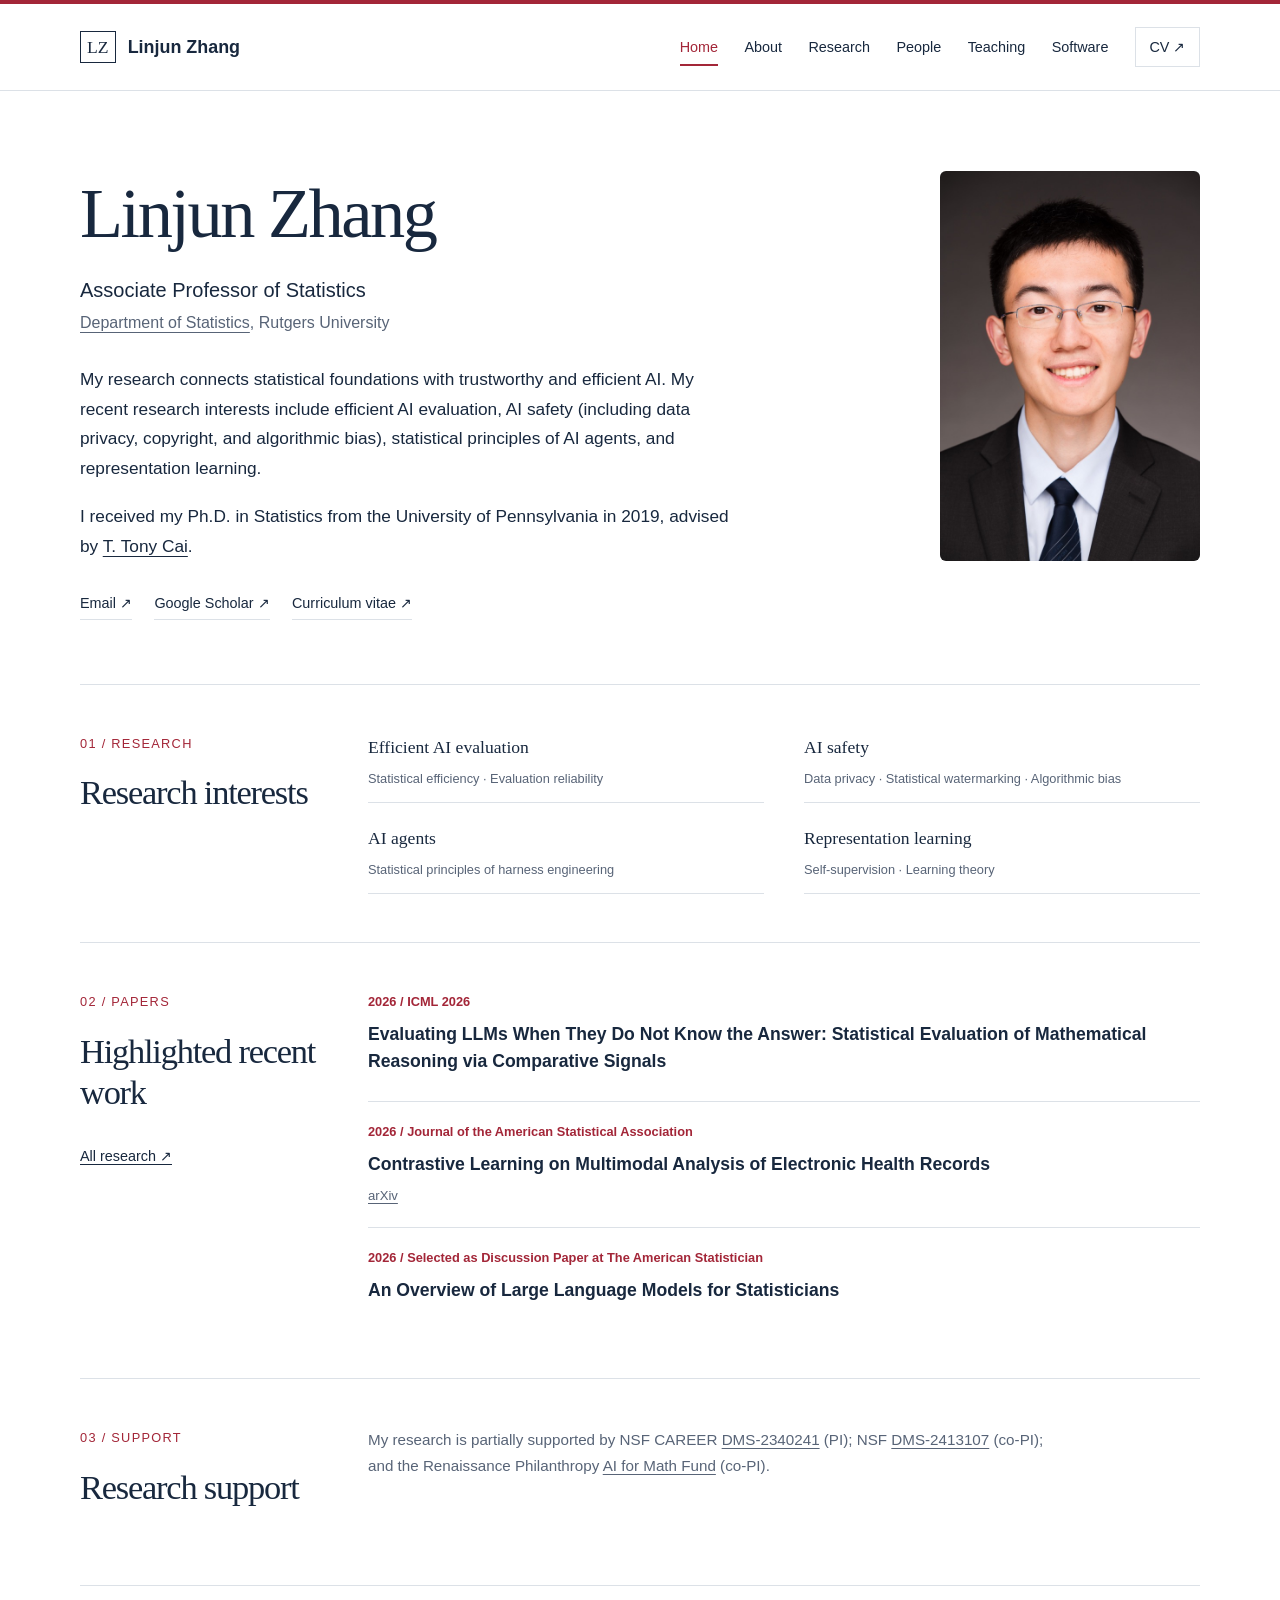
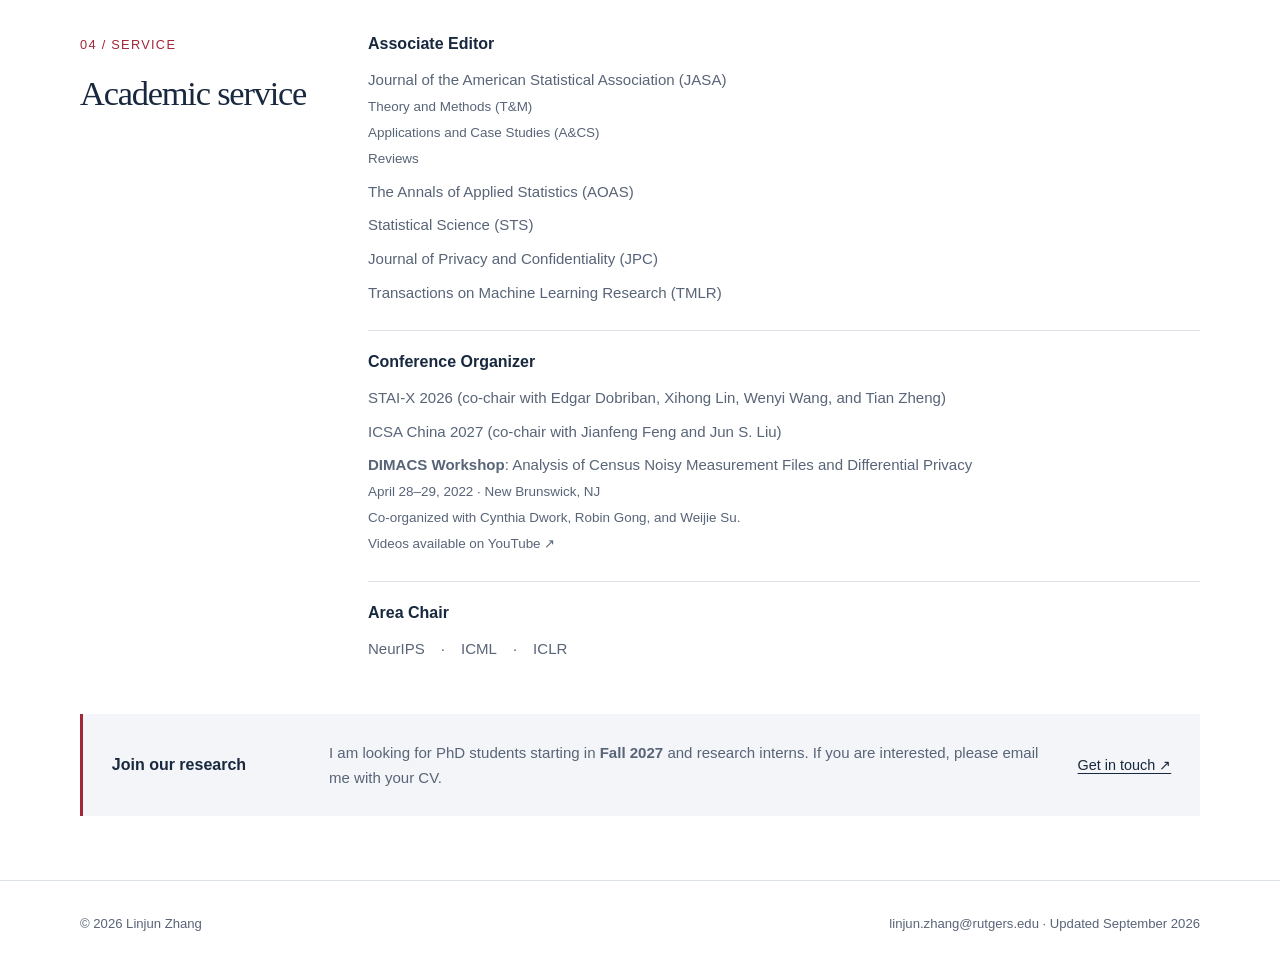
==== commit 75912a2a: "Group all three events under Conference Organizer" ====
--- a/index.html
+++ b/index.html
@@ -31,7 +31,7 @@
 </div></section>
 <section class="split-section" aria-labelledby="recent"><div><span class="section-number">02 / PAPERS</span><h2 id="recent">Highlighted recent work</h2><a href="Research.html" class="link-arrow">All research ↗</a></div><ul class="paper-list home-recent"><li class="paper"><div class="paper-meta">2026 <span aria-hidden="true">/</span> ICML 2026</div><h3><a href="https://arxiv.org/abs/2602.03061">Evaluating LLMs When They Do Not Know the Answer: Statistical Evaluation of Mathematical Reasoning via Comparative Signals</a></h3></li><li class="paper"><div class="paper-meta">2026 <span aria-hidden="true">/</span> Journal of the American Statistical Association</div><h3><a href="https://www.tandfonline.com/doi/abs/10.1080/01621459.2026.2698136">Contrastive Learning on Multimodal Analysis of Electronic Health Records</a></h3><div class="paper-links"><a href="https://arxiv.org/abs/2403.14926">arXiv</a></div></li><li class="paper"><div class="paper-meta">2026 <span aria-hidden="true">/</span> Selected as Discussion Paper at <strong>The American Statistician</strong></div><h3><a href="https://arxiv.org/abs/2502.17814">An Overview of Large Language Models for Statisticians</a></h3></li></ul></section>
 <section class="split-section" aria-labelledby="support"><div><span class="section-number">03 / SUPPORT</span><h2 id="support">Research support</h2></div><p class="funding">My research is partially supported by NSF CAREER <a href="https://www.nsf.gov/awardsearch/showAward?AWD_ID=2340241">DMS-2340241</a> (PI); NSF <a href="https://www.nsf.gov/awardsearch/showAward?AWD_ID=2413107">DMS-2413107</a> (co-PI); and the Renaissance Philanthropy <a href="https://www.renaissancephilanthropy.org/crowdsourcing-and-reinventing-the-next-generation-of-dynamic-and-scalable-math-benchmarks">AI for Math Fund</a> (co-PI).</p></section>
-<section class="split-section" aria-labelledby="service"><div><span class="section-number">04 / SERVICE</span><h2 id="service">Academic service</h2></div><div class="service-groups"><section class="service-group"><h3>Associate Editor</h3><ul><li><a href="https://www.tandfonline.com/journals/uasa19">Journal of the American Statistical Association (JASA)</a><span class="service-detail">Theory and Methods (T&amp;M)</span><span class="service-detail">Applications and Case Studies (A&amp;CS)</span><span class="service-detail">Reviews</span></li><li><a href="https://imstat.org/journals-and-publications/annals-of-applied-statistics/">The Annals of Applied Statistics (AOAS)</a></li><li>Statistical Science (STS)</li><li><a href="https://journalprivacyconfidentiality.org/index.php/jpc/about/editorialTeam">Journal of Privacy and Confidentiality (JPC)</a></li><li><a href="https://jmlr.org/tmlr/editorial-board.html">Transactions on Machine Learning Research (TMLR)</a></li></ul></section><section class="service-group"><h3>Co-chair</h3><ul><li><a href="https://statsupai.org/STAIX2026/">STAI-X 2026</a> (co-chair with Edgar Dobriban, Xihong Lin, Wenyi Wang, and Tian Zheng)</li><li>ICSA China 2027 (co-chair with Jianfeng Feng and Jun S. Liu)</li></ul></section><section class="service-group"><h3>Area Chair</h3><ul class="service-inline"><li>NeurIPS</li><li>ICML</li><li>ICLR</li></ul></section><section class="service-group"><h3>Workshop Organizer</h3><ul><li><strong>DIMACS Workshop</strong>: <a href="http://dimacs.rutgers.edu/events/details?eID=2038">Analysis of Census Noisy Measurement Files and Differential Privacy</a><span class="service-detail">April 28–29, 2022 · New Brunswick, NJ</span><span class="service-detail">Co-organized with Cynthia Dwork, Robin Gong, and Weijie Su.</span><span class="service-detail"><a href="https://www.youtube.com/playlist?list=PLKVCRT3MRed733-w2Lo2yvCAkac9zdIVj">Videos available on YouTube ↗</a></span></li></ul></section></div></section>
+<section class="split-section" aria-labelledby="service"><div><span class="section-number">04 / SERVICE</span><h2 id="service">Academic service</h2></div><div class="service-groups"><section class="service-group"><h3>Associate Editor</h3><ul><li><a href="https://www.tandfonline.com/journals/uasa19">Journal of the American Statistical Association (JASA)</a><span class="service-detail">Theory and Methods (T&amp;M)</span><span class="service-detail">Applications and Case Studies (A&amp;CS)</span><span class="service-detail">Reviews</span></li><li><a href="https://imstat.org/journals-and-publications/annals-of-applied-statistics/">The Annals of Applied Statistics (AOAS)</a></li><li>Statistical Science (STS)</li><li><a href="https://journalprivacyconfidentiality.org/index.php/jpc/about/editorialTeam">Journal of Privacy and Confidentiality (JPC)</a></li><li><a href="https://jmlr.org/tmlr/editorial-board.html">Transactions on Machine Learning Research (TMLR)</a></li></ul></section><section class="service-group"><h3>Conference Organizer</h3><ul><li><a href="https://statsupai.org/STAIX2026/">STAI-X 2026</a> (co-chair with Edgar Dobriban, Xihong Lin, Wenyi Wang, and Tian Zheng)</li><li>ICSA China 2027 (co-chair with Jianfeng Feng and Jun S. Liu)</li><li><strong>DIMACS Workshop</strong>: <a href="http://dimacs.rutgers.edu/events/details?eID=2038">Analysis of Census Noisy Measurement Files and Differential Privacy</a><span class="service-detail">April 28–29, 2022 · New Brunswick, NJ</span><span class="service-detail">Co-organized with Cynthia Dwork, Robin Gong, and Weijie Su.</span><span class="service-detail"><a href="https://www.youtube.com/playlist?list=PLKVCRT3MRed733-w2Lo2yvCAkac9zdIVj">Videos available on YouTube ↗</a></span></li></ul></section><section class="service-group"><h3>Area Chair</h3><ul class="service-inline"><li>NeurIPS</li><li>ICML</li><li>ICLR</li></ul></section></div></section>
 <aside class="opportunity" aria-label="Research opportunities"><h2>Join our research</h2><p>I am looking for PhD students starting in <strong>Fall 2027</strong> and research interns. If you are interested, please email me with your CV.</p><a href="mailto:linjun.zhang@rutgers.edu">Get in touch ↗</a></aside></main>
 <footer class="site-footer"><div class="wrap footer-inner"><span>© 2026 Linjun Zhang</span><span><a href="mailto:linjun.zhang@rutgers.edu">linjun.zhang@rutgers.edu</a> · Updated September 2026</span></div></footer>
 </body>
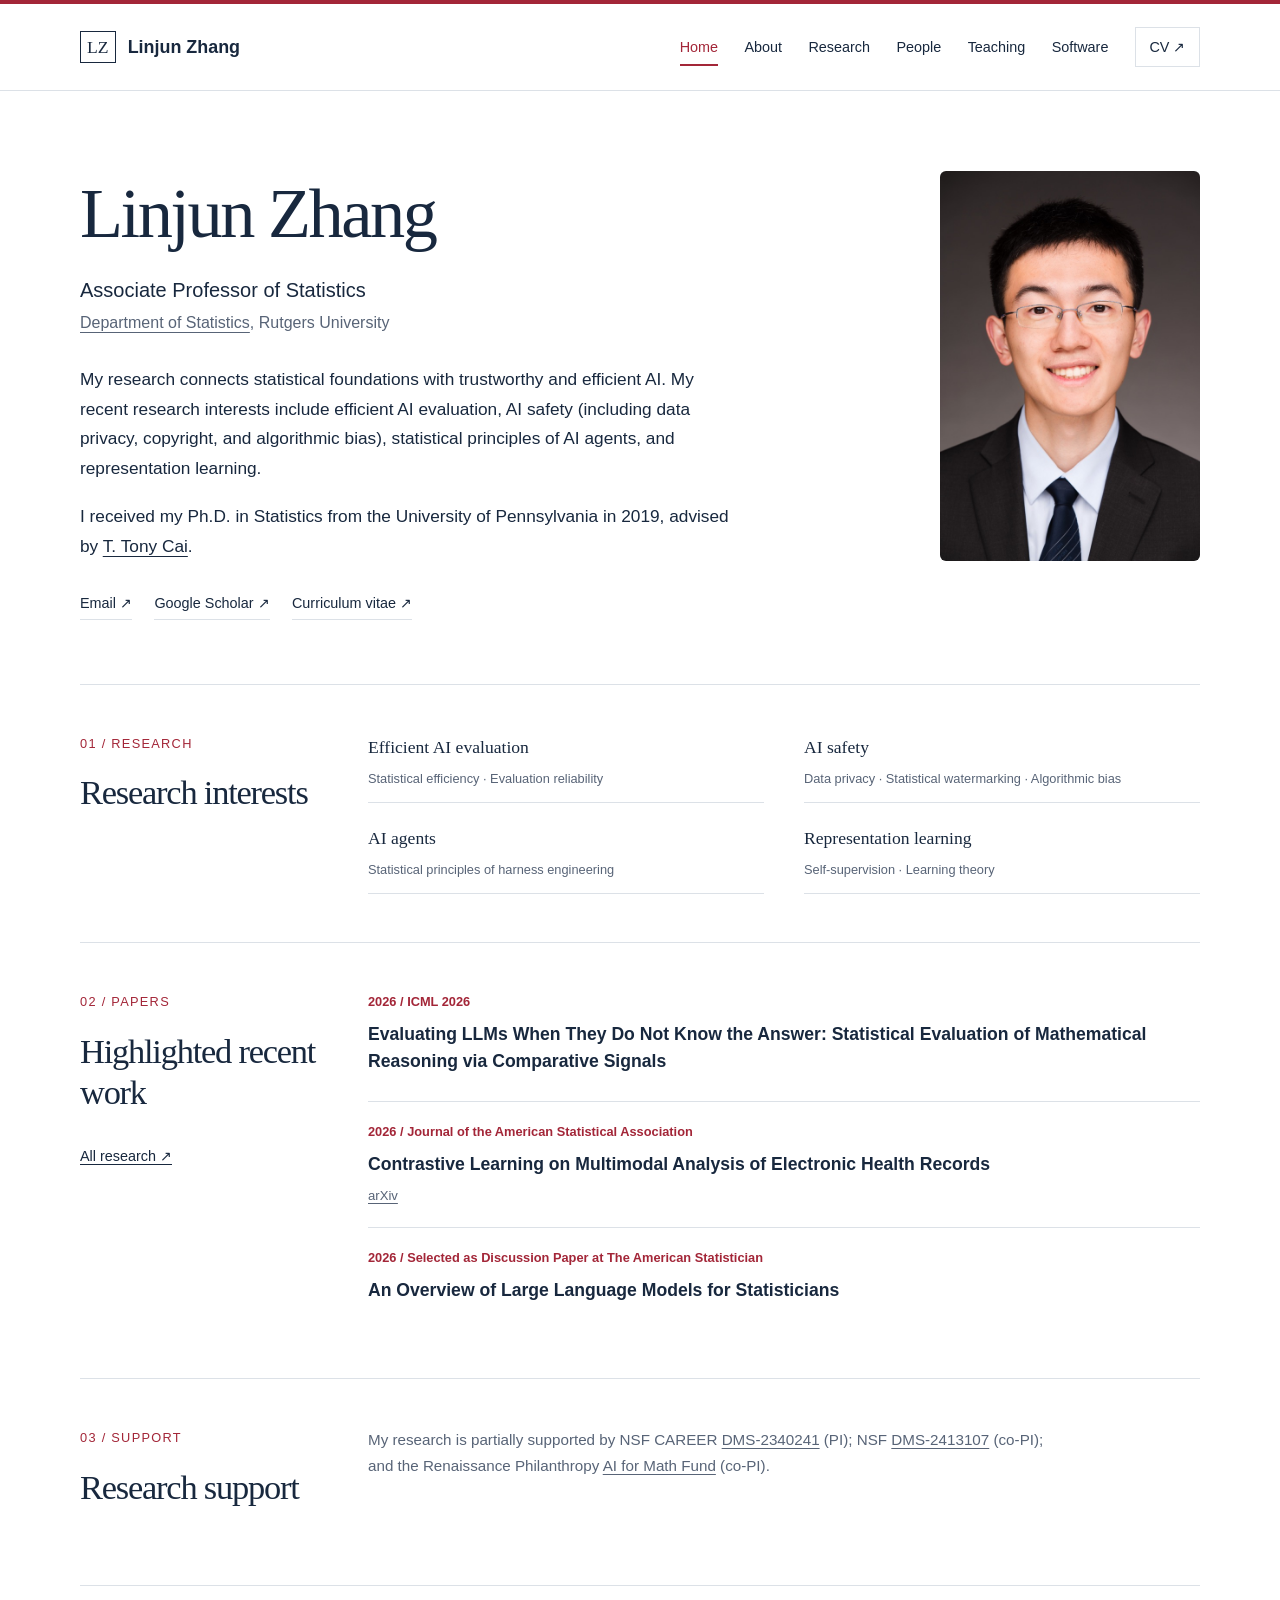
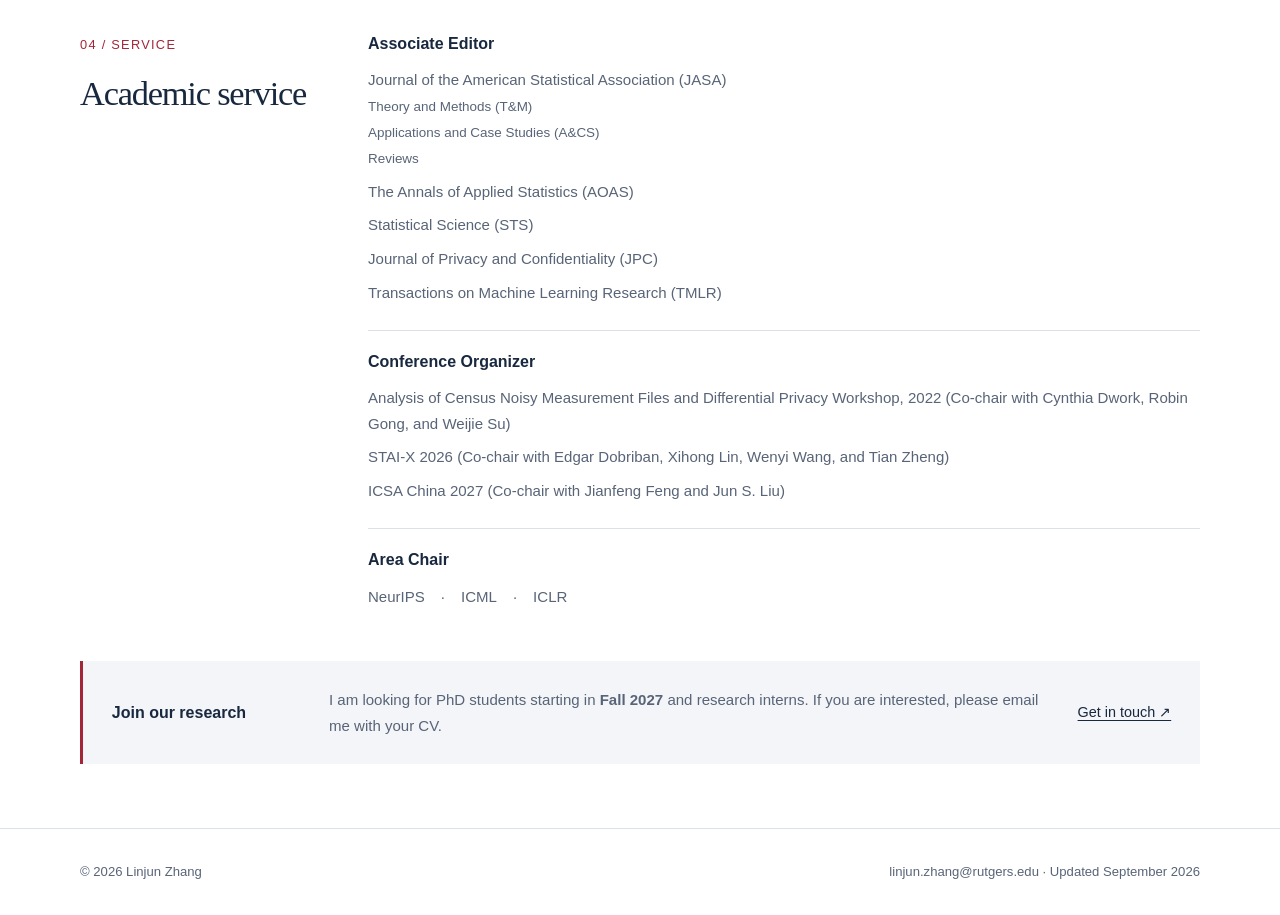
==== commit 9be62b0c: "Align conference entries and order them chronologically" ====
--- a/index.html
+++ b/index.html
@@ -31,7 +31,7 @@
 </div></section>
 <section class="split-section" aria-labelledby="recent"><div><span class="section-number">02 / PAPERS</span><h2 id="recent">Highlighted recent work</h2><a href="Research.html" class="link-arrow">All research ↗</a></div><ul class="paper-list home-recent"><li class="paper"><div class="paper-meta">2026 <span aria-hidden="true">/</span> ICML 2026</div><h3><a href="https://arxiv.org/abs/2602.03061">Evaluating LLMs When They Do Not Know the Answer: Statistical Evaluation of Mathematical Reasoning via Comparative Signals</a></h3></li><li class="paper"><div class="paper-meta">2026 <span aria-hidden="true">/</span> Journal of the American Statistical Association</div><h3><a href="https://www.tandfonline.com/doi/abs/10.1080/01621459.2026.2698136">Contrastive Learning on Multimodal Analysis of Electronic Health Records</a></h3><div class="paper-links"><a href="https://arxiv.org/abs/2403.14926">arXiv</a></div></li><li class="paper"><div class="paper-meta">2026 <span aria-hidden="true">/</span> Selected as Discussion Paper at <strong>The American Statistician</strong></div><h3><a href="https://arxiv.org/abs/2502.17814">An Overview of Large Language Models for Statisticians</a></h3></li></ul></section>
 <section class="split-section" aria-labelledby="support"><div><span class="section-number">03 / SUPPORT</span><h2 id="support">Research support</h2></div><p class="funding">My research is partially supported by NSF CAREER <a href="https://www.nsf.gov/awardsearch/showAward?AWD_ID=2340241">DMS-2340241</a> (PI); NSF <a href="https://www.nsf.gov/awardsearch/showAward?AWD_ID=2413107">DMS-2413107</a> (co-PI); and the Renaissance Philanthropy <a href="https://www.renaissancephilanthropy.org/crowdsourcing-and-reinventing-the-next-generation-of-dynamic-and-scalable-math-benchmarks">AI for Math Fund</a> (co-PI).</p></section>
-<section class="split-section" aria-labelledby="service"><div><span class="section-number">04 / SERVICE</span><h2 id="service">Academic service</h2></div><div class="service-groups"><section class="service-group"><h3>Associate Editor</h3><ul><li><a href="https://www.tandfonline.com/journals/uasa19">Journal of the American Statistical Association (JASA)</a><span class="service-detail">Theory and Methods (T&amp;M)</span><span class="service-detail">Applications and Case Studies (A&amp;CS)</span><span class="service-detail">Reviews</span></li><li><a href="https://imstat.org/journals-and-publications/annals-of-applied-statistics/">The Annals of Applied Statistics (AOAS)</a></li><li>Statistical Science (STS)</li><li><a href="https://journalprivacyconfidentiality.org/index.php/jpc/about/editorialTeam">Journal of Privacy and Confidentiality (JPC)</a></li><li><a href="https://jmlr.org/tmlr/editorial-board.html">Transactions on Machine Learning Research (TMLR)</a></li></ul></section><section class="service-group"><h3>Conference Organizer</h3><ul><li><a href="https://statsupai.org/STAIX2026/">STAI-X 2026</a> (co-chair with Edgar Dobriban, Xihong Lin, Wenyi Wang, and Tian Zheng)</li><li>ICSA China 2027 (co-chair with Jianfeng Feng and Jun S. Liu)</li><li><strong>DIMACS Workshop</strong>: <a href="http://dimacs.rutgers.edu/events/details?eID=2038">Analysis of Census Noisy Measurement Files and Differential Privacy</a><span class="service-detail">April 28–29, 2022 · New Brunswick, NJ</span><span class="service-detail">Co-organized with Cynthia Dwork, Robin Gong, and Weijie Su.</span><span class="service-detail"><a href="https://www.youtube.com/playlist?list=PLKVCRT3MRed733-w2Lo2yvCAkac9zdIVj">Videos available on YouTube ↗</a></span></li></ul></section><section class="service-group"><h3>Area Chair</h3><ul class="service-inline"><li>NeurIPS</li><li>ICML</li><li>ICLR</li></ul></section></div></section>
+<section class="split-section" aria-labelledby="service"><div><span class="section-number">04 / SERVICE</span><h2 id="service">Academic service</h2></div><div class="service-groups"><section class="service-group"><h3>Associate Editor</h3><ul><li><a href="https://www.tandfonline.com/journals/uasa19">Journal of the American Statistical Association (JASA)</a><span class="service-detail">Theory and Methods (T&amp;M)</span><span class="service-detail">Applications and Case Studies (A&amp;CS)</span><span class="service-detail">Reviews</span></li><li><a href="https://imstat.org/journals-and-publications/annals-of-applied-statistics/">The Annals of Applied Statistics (AOAS)</a></li><li>Statistical Science (STS)</li><li><a href="https://journalprivacyconfidentiality.org/index.php/jpc/about/editorialTeam">Journal of Privacy and Confidentiality (JPC)</a></li><li><a href="https://jmlr.org/tmlr/editorial-board.html">Transactions on Machine Learning Research (TMLR)</a></li></ul></section><section class="service-group"><h3>Conference Organizer</h3><ul><li><a href="http://dimacs.rutgers.edu/events/details?eID=2038">Analysis of Census Noisy Measurement Files and Differential Privacy Workshop, 2022</a> (Co-chair with Cynthia Dwork, Robin Gong, and Weijie Su)</li><li><a href="https://statsupai.org/STAIX2026/">STAI-X 2026</a> (Co-chair with Edgar Dobriban, Xihong Lin, Wenyi Wang, and Tian Zheng)</li><li>ICSA China 2027 (Co-chair with Jianfeng Feng and Jun S. Liu)</li></ul></section><section class="service-group"><h3>Area Chair</h3><ul class="service-inline"><li>NeurIPS</li><li>ICML</li><li>ICLR</li></ul></section></div></section>
 <aside class="opportunity" aria-label="Research opportunities"><h2>Join our research</h2><p>I am looking for PhD students starting in <strong>Fall 2027</strong> and research interns. If you are interested, please email me with your CV.</p><a href="mailto:linjun.zhang@rutgers.edu">Get in touch ↗</a></aside></main>
 <footer class="site-footer"><div class="wrap footer-inner"><span>© 2026 Linjun Zhang</span><span><a href="mailto:linjun.zhang@rutgers.edu">linjun.zhang@rutgers.edu</a> · Updated September 2026</span></div></footer>
 </body>
